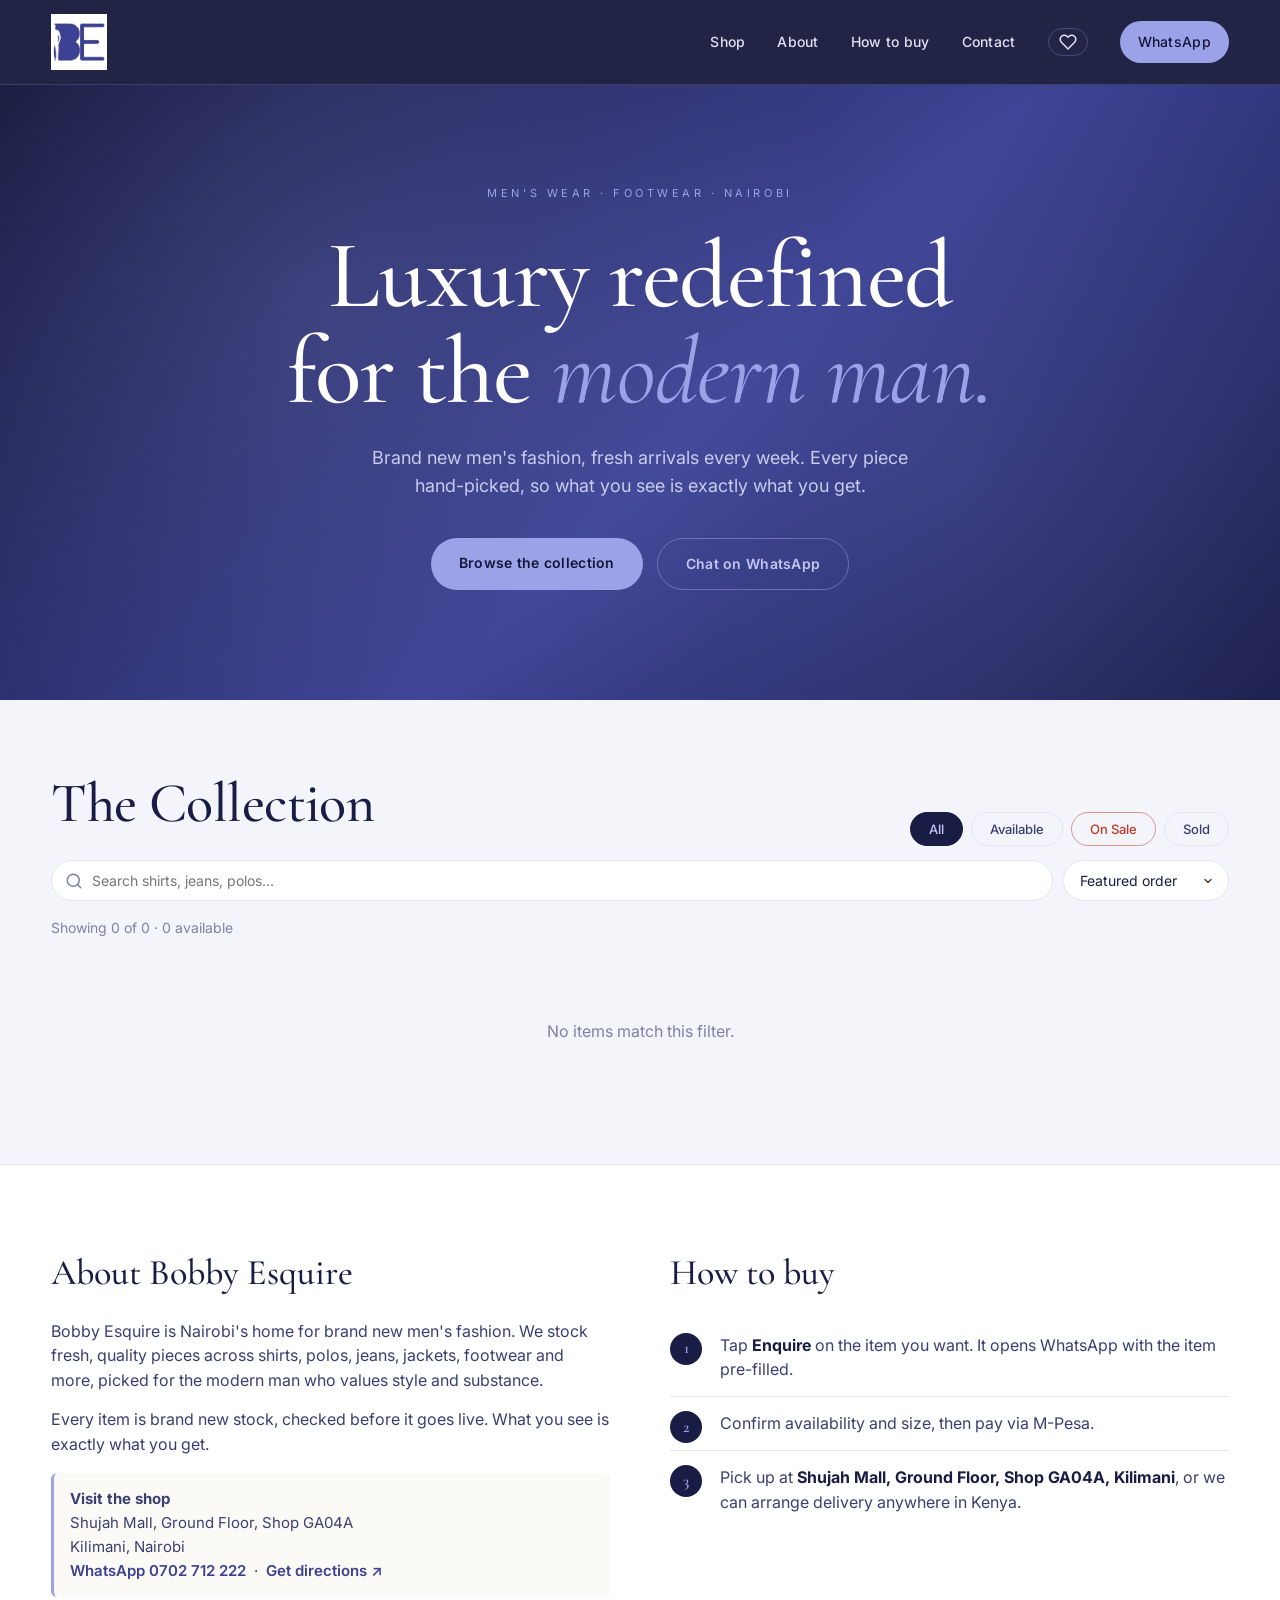
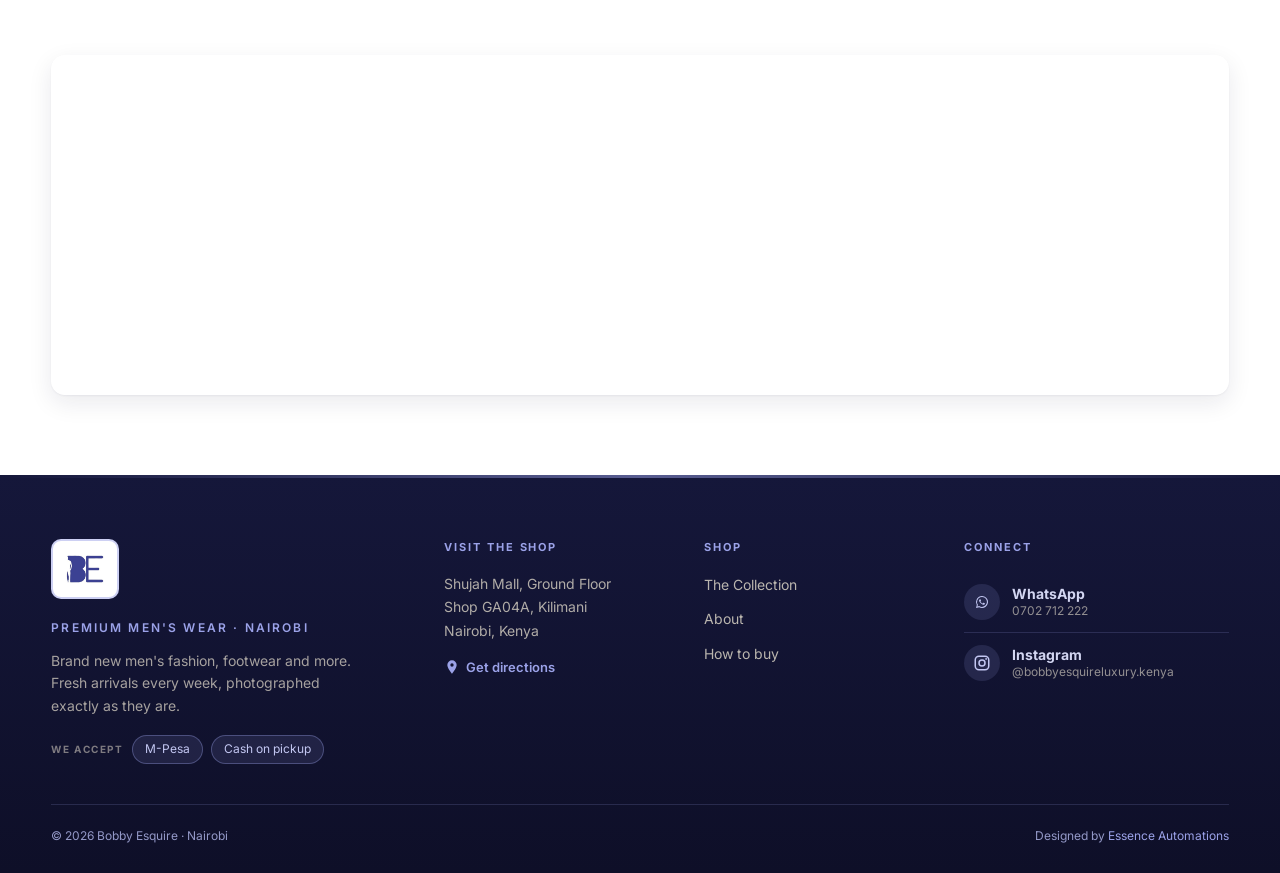
==== index.html @ e6adbf6d "About: move shop map to a full-width block below the grid Promote the half-width in-column map to a " ====
<!DOCTYPE html>
<html lang="en">
<head>
<meta charset="UTF-8">
<meta name="viewport" content="width=device-width, initial-scale=1.0">

<title>Bobby Esquire · Premium Menswear, Nairobi</title>
<meta name="description" content="Brand new men's fashion in Nairobi. Shirts, polos, jeans, jackets, shoes and more. Fresh arrivals every week. Visit Bobby Esquire at Shujah Mall, Kilimani.">

<!-- Open Graph / WhatsApp / Social sharing -->
<meta property="og:type" content="website">
<meta property="og:title" content="Bobby Esquire · Premium Menswear, Nairobi">
<meta property="og:description" content="Brand new men's fashion in Nairobi. Fresh arrivals every week. Visit us at Shujah Mall, Kilimani.">
<meta property="og:image" content="https://bobbyesquire.essenceautomations.com/images/og-image.jpg">
<meta property="og:image:secure_url" content="https://bobbyesquire.essenceautomations.com/images/og-image.jpg">
<meta property="og:image:type" content="image/jpeg">
<meta property="og:image:width" content="1200">
<meta property="og:image:height" content="630">
<meta property="og:image:alt" content="Bobby Esquire · Men's Wear">
<meta property="og:url" content="https://bobbyesquire.essenceautomations.com">
<meta property="og:locale" content="en_KE">
<link rel="canonical" href="https://bobbyesquire.essenceautomations.com">
<meta property="og:site_name" content="Bobby Esquire">
<meta name="twitter:card" content="summary_large_image">
<meta name="twitter:title" content="Bobby Esquire · Premium Menswear, Nairobi">
<meta name="twitter:description" content="Brand new men's fashion in Nairobi. Shop shirts, polos, jeans, jackets & footwear at Shujah Mall, Kilimani.">
<meta name="twitter:image" content="https://bobbyesquire.essenceautomations.com/images/og-image.jpg">
<meta name="twitter:image:alt" content="Bobby Esquire · Men's Wear">

<link rel="icon" type="image/jpeg" sizes="192x192" href="images/favicon-192.jpg">
<link rel="apple-touch-icon" sizes="180x180" href="images/logo.jpg">
<meta name="theme-color" content="#2a2e68">
<link rel="preconnect" href="https://fonts.googleapis.com">
<link rel="preconnect" href="https://fonts.gstatic.com" crossorigin>
<link href="https://fonts.googleapis.com/css2?family=Cormorant+Garamond:wght@400;500;600;700&family=Inter:wght@300;400;500;600;700&display=swap" rel="stylesheet">
<link rel="stylesheet" href="styles.css?v=37be">
</head>
<body>

<nav class="nav">
  <div class="nav-inner">
    <a href="#" class="brand" aria-label="Bobby Esquire">
      <img src="images/logo-nav.jpg" alt="Bobby Esquire · Men's Wear" class="brand-logo">
    </a>
    <button class="nav-toggle" id="navToggle" aria-label="Open menu">
      <span></span><span></span><span></span>
    </button>
    <div class="nav-links" id="navLinks">
      <a href="#shop">Shop</a>
      <a href="#about">About</a>
      <a href="#how">How to buy</a>
      <a href="#contact">Contact</a>
      <a href="#" class="nav-wl" id="wishlistBtn" aria-label="View saved items">
        <svg viewBox="0 0 24 24" width="18" height="18" fill="none" stroke="currentColor" stroke-width="2" stroke-linecap="round" stroke-linejoin="round" aria-hidden="true"><path d="M20.84 4.61a5.5 5.5 0 0 0-7.78 0L12 5.67l-1.06-1.06a5.5 5.5 0 0 0-7.78 7.78l1.06 1.06L12 21.23l7.78-7.78 1.06-1.06a5.5 5.5 0 0 0 0-7.78z"/></svg>
        <span class="wl-count"></span>
      </a>
      <a href="https://wa.me/254702712222" class="nav-cta" target="_blank" rel="noopener">WhatsApp</a>
    </div>
  </div>
</nav>

<header class="hero">
  <div class="hero-inner">
    <p class="hero-eyebrow">Men's Wear · Footwear · Nairobi</p>
    <h1 class="hero-title">Luxury redefined<br>for the <em>modern man.</em></h1>
    <p class="hero-sub">Brand new men's fashion, fresh arrivals every week. Every piece hand-picked, so what you see is exactly what you get.</p>
    <div class="hero-cta">
      <a href="#shop" class="btn btn-primary">Browse the collection</a>
      <a href="https://wa.me/254702712222" class="btn btn-ghost" target="_blank" rel="noopener">Chat on WhatsApp</a>
    </div>
  </div>
</header>

<section class="filters" id="shop">
  <div class="container">
    <div class="filters-bar">
      <h2 class="section-title fade-up">The Collection</h2>
      <div class="filter-pills" id="availPills">
        <button class="pill active" data-avail="all">All</button>
        <button class="pill" data-avail="available">Available</button>
        <button class="pill pill-sale" data-avail="sale">On Sale</button>
        <button class="pill" data-avail="sold">Sold</button>
      </div>
    </div>
    <div class="search-sort-row">
      <div class="search-wrap">
        <svg class="search-icon" viewBox="0 0 24 24" width="18" height="18" fill="none" stroke="currentColor" stroke-width="2" stroke-linecap="round" stroke-linejoin="round" aria-hidden="true"><circle cx="11" cy="11" r="8"/><line x1="21" y1="21" x2="16.65" y2="16.65"/></svg>
        <input id="searchInput" type="search" placeholder="Search shirts, jeans, polos…" autocomplete="off">
        <button id="searchClear" class="search-clear" aria-label="Clear search">×</button>
      </div>
      <select id="sortSelect" class="sort-select" aria-label="Sort items">
        <option value="default">Featured order</option>
        <option value="newest">Newest first</option>
        <option value="priceAsc">Price: low to high</option>
        <option value="priceDesc">Price: high to low</option>
      </select>
    </div>
    <div class="filter-pills filter-pills--branches" id="branchPills" style="margin-top:8px;display:none;"></div>
    <div class="filter-drops" style="margin-top:8px;">
      <div class="filter-drop" id="catPills"></div>
      <div class="filter-drop" id="sizePills"></div>
    </div>
    <p class="filter-meta" id="filterMeta"></p>
  </div>
</section>

<main class="gallery container" id="gallery">
  <!-- Items injected here -->
</main>

<section class="info" id="about">
  <div class="container info-grid">
    <div class="fade-up">
      <h2>About Bobby Esquire</h2>
      <p>Bobby Esquire is Nairobi's home for brand new men's fashion. We stock fresh, quality pieces across shirts, polos, jeans, jackets, footwear and more, picked for the modern man who values style and substance.</p>
      <p>Every item is brand new stock, checked before it goes live. What you see is exactly what you get.</p>
      <p class="shop-card">
        <strong>Visit the shop</strong><br>
        Shujah Mall, Ground Floor, Shop GA04A<br>
        Kilimani, Nairobi<br>
        <a href="https://wa.me/254702712222" target="_blank" rel="noopener">WhatsApp 0702 712 222</a>
        &nbsp;·&nbsp;
        <a href="https://maps.google.com/?q=Shujah+Mall+Kilimani+Nairobi" target="_blank" rel="noopener">Get directions ↗</a>
      </p>
    </div>
    <div id="how" class="fade-up">
      <h2>How to buy</h2>
      <ol class="steps">
        <li>Tap <strong>Enquire</strong> on the item you want. It opens WhatsApp with the item pre-filled.</li>
        <li>Confirm availability and size, then pay via M-Pesa.</li>
        <li>Pick up at <strong>Shujah Mall, Ground Floor, Shop GA04A, Kilimani</strong>, or we can arrange delivery anywhere in Kenya.</li>
      </ol>
    </div>
  </div>

  <!-- Wide map -->
  <div class="container map-wrap fade-up">
    <iframe
      src="https://maps.google.com/maps?q=Shujah+Mall+Kilimani+Nairobi&t=&z=16&ie=UTF8&iwloc=&output=embed"
      width="100%" height="340"
      style="border:0;"
      allowfullscreen loading="lazy"
      referrerpolicy="no-referrer-when-downgrade"
      title="Bobby Esquire · Shujah Mall, Kilimani"></iframe>
  </div>
</section>

<footer class="footer" id="contact">
  <div class="container footer-grid">

    <div class="footer-col footer-brand fade-up">
      <div class="footer-logo-plate"><img src="images/logo-nav.jpg" alt="Bobby Esquire"></div>
      <p class="footer-tagline">Premium Men's Wear · Nairobi</p>
      <p class="footer-blurb">Brand new men's fashion, footwear and more. Fresh arrivals every week, photographed exactly as they are.</p>
      <div class="footer-pay">
        <span class="footer-pay-label">We accept</span>
        <span class="pay-pill">M-Pesa</span>
        <span class="pay-pill">Cash on pickup</span>
      </div>
    </div>

    <div class="footer-col fade-up">
      <h4 class="footer-h">Visit the shop</h4>
      <address class="footer-address">Shujah Mall, Ground Floor<br>Shop GA04A, Kilimani<br>Nairobi, Kenya</address>
      <a class="footer-directions" href="https://www.google.com/maps/search/?api=1&query=Shujah%20Mall%2C%20Kilimani%2C%20Nairobi" target="_blank" rel="noopener">
        <svg viewBox="0 0 24 24" fill="currentColor" aria-hidden="true"><path d="M12 2a7 7 0 0 0-7 7c0 5 7 13 7 13s7-8 7-13a7 7 0 0 0-7-7Zm0 9.5A2.5 2.5 0 1 1 12 6.5a2.5 2.5 0 0 1 0 5Z"/></svg>
        Get directions
      </a>
    </div>

    <div class="footer-col fade-up">
      <h4 class="footer-h">Shop</h4>
      <ul class="footer-nav">
        <li><a href="#shop">The Collection</a></li>
        <li><a href="#about">About</a></li>
        <li><a href="#how">How to buy</a></li>
      </ul>
    </div>

    <div class="footer-col fade-up">
      <h4 class="footer-h">Connect</h4>
      <div class="footer-socials">
        <a class="social-card" href="https://wa.me/254702712222" target="_blank" rel="noopener">
          <span class="social-ic"><svg viewBox="0 0 24 24" fill="currentColor" aria-hidden="true"><path d="M17.6 6.32A7.85 7.85 0 0 0 12 4a7.94 7.94 0 0 0-6.9 11.9L4 20l4.2-1.1A7.9 7.9 0 0 0 12 19.88a7.94 7.94 0 0 0 5.6-13.56ZM12 18.54a6.6 6.6 0 0 1-3.36-.92l-.24-.14-2.49.65.66-2.43-.16-.25A6.6 6.6 0 1 1 12 18.54Zm3.62-4.94c-.2-.1-1.17-.58-1.35-.64s-.31-.1-.44.1-.5.64-.62.77-.23.15-.43.05a5.4 5.4 0 0 1-1.6-1 6 6 0 0 1-1.1-1.37c-.11-.2 0-.3.09-.4s.2-.24.3-.36a1.36 1.36 0 0 0 .2-.33.37.37 0 0 0 0-.35c0-.1-.44-1.06-.6-1.45s-.32-.33-.44-.33h-.38a.72.72 0 0 0-.52.24 2.18 2.18 0 0 0-.68 1.62 3.8 3.8 0 0 0 .8 2 8.7 8.7 0 0 0 3.33 2.94c.47.2.83.32 1.11.42a2.67 2.67 0 0 0 1.23.07 2 2 0 0 0 1.31-.92 1.62 1.62 0 0 0 .11-.92c-.05-.09-.18-.14-.38-.24Z"/></svg></span>
          <span class="social-txt"><strong>WhatsApp</strong><span>0702 712 222</span></span>
        </a>
        <a class="social-card" href="https://www.instagram.com/bobbyesquireluxury.kenya/" target="_blank" rel="noopener">
          <span class="social-ic"><svg viewBox="0 0 24 24" fill="none" stroke="currentColor" stroke-width="2"><rect x="3" y="3" width="18" height="18" rx="5"/><circle cx="12" cy="12" r="4"/><circle cx="17.5" cy="6.5" r="1.2" fill="currentColor" stroke="none"/></svg></span>
          <span class="social-txt"><strong>Instagram</strong><span>@bobbyesquireluxury.kenya</span></span>
        </a>
      </div>
    </div>

  </div>

  <div class="container footer-bottom">
    <p>© <span id="year"></span> Bobby Esquire · Nairobi</p>
    <p>Designed by <a href="https://essenceautomations.com/shop-manager/" target="_blank" rel="noopener" class="footer-credit">Essence Automations</a></p>
  </div>
</footer>

<!-- Lightbox -->
<div class="lightbox" id="lightbox" aria-hidden="true">
  <button class="lightbox-close" id="lightboxClose" aria-label="Close">&times;</button>
  <button class="lightbox-arrow prev" data-lightbox-arrow="prev" aria-label="Previous image">‹</button>
  <button class="lightbox-arrow next" data-lightbox-arrow="next" aria-label="Next image">›</button>
  <img class="lightbox-img" id="lightboxImg" alt="">
  <div class="lightbox-caption" id="lightboxCaption"></div>
</div>

<!-- Wishlist drawer -->
<div id="wishlistModal" class="modal" role="dialog" aria-modal="true" aria-label="Saved items">
  <div class="modal-card modal-card--wide">
    <div class="modal-head">
      <h3>Saved items</h3>
      <button id="wishlistClose" class="modal-close" aria-label="Close">&times;</button>
    </div>
    <div id="wishlistBody" class="wl-body"></div>
    <div class="wl-footer">
      <a id="wishlistEnquireAll" class="btn-card primary" href="#">
        <svg class="wa-icon" viewBox="0 0 24 24" width="16" height="16" fill="currentColor" aria-hidden="true"><path d="M17.472 14.382c-.297-.149-1.758-.867-2.03-.967-.273-.099-.471-.148-.67.15-.197.297-.767.966-.94 1.164-.173.199-.347.223-.644.075-.297-.15-1.255-.463-2.39-1.475-.883-.788-1.48-1.761-1.653-2.059-.173-.297-.018-.458.13-.606.134-.133.298-.347.446-.52.149-.174.198-.298.298-.497.099-.198.05-.371-.025-.52-.075-.149-.669-1.612-.916-2.207-.242-.579-.487-.5-.669-.51-.173-.008-.371-.01-.57-.01-.198 0-.52.074-.792.372-.272.297-1.04 1.016-1.04 2.479 0 1.462 1.065 2.875 1.213 3.074.149.198 2.096 3.2 5.077 4.487.71.306 1.263.489 1.694.625.712.227 1.36.195 1.871.118.571-.085 1.758-.719 2.006-1.413.248-.694.248-1.289.173-1.413-.074-.124-.272-.198-.57-.347m-5.421 7.403h-.004a9.87 9.87 0 0 1-5.031-1.378l-.361-.214-3.741.982.998-3.648-.235-.374a9.86 9.86 0 0 1-1.51-5.26c.001-5.45 4.436-9.884 9.888-9.884 2.64 0 5.122 1.03 6.988 2.898a9.825 9.825 0 0 1 2.893 6.994c-.003 5.45-4.437 9.884-9.885 9.884m8.413-18.297A11.815 11.815 0 0 0 12.05 0C5.495 0 .16 5.335.157 11.892c0 2.096.547 4.142 1.588 5.945L.057 24l6.305-1.654a11.882 11.882 0 0 0 5.683 1.448h.005c6.554 0 11.89-5.335 11.893-11.893a11.821 11.821 0 0 0-3.48-8.413"/></svg>
        Enquire about all
      </a>
    </div>
  </div>
</div>

<!-- Size guide modal -->
<div id="sizeGuideModal" class="modal" role="dialog" aria-modal="true" aria-label="Size guide">
  <div class="modal-card modal-card--wide">
    <div class="modal-head">
      <h3>Size guide</h3>
      <button id="sizeGuideClose" class="modal-close" aria-label="Close">&times;</button>
    </div>
    <p class="size-guide-intro">Measurements in centimetres. If you're between sizes, size up for a relaxed fit or down for a slim fit. WhatsApp us before you order if you need help.</p>
    <div class="size-guide-section">
      <h4>Shirts, Polos, Tshirts</h4>
      <div class="sg-table-wrap">
        <table class="sg-table">
          <thead><tr><th>Size</th><th>Chest (cm)</th><th>Length (cm)</th><th>UK / US</th></tr></thead>
          <tbody>
            <tr><td>S</td><td>92-96</td><td>69</td><td>36-38</td></tr>
            <tr><td>M</td><td>96-100</td><td>71</td><td>38-40</td></tr>
            <tr><td>L</td><td>100-104</td><td>73</td><td>40-42</td></tr>
            <tr><td>XL</td><td>104-110</td><td>75</td><td>42-44</td></tr>
            <tr><td>XXL</td><td>110-116</td><td>77</td><td>44-46</td></tr>
            <tr><td>3XL</td><td>116-122</td><td>79</td><td>46-48</td></tr>
          </tbody>
        </table>
      </div>
    </div>
    <div class="size-guide-section">
      <h4>Jeans, Chinos, Trousers (waist size in inches)</h4>
      <div class="sg-table-wrap">
        <table class="sg-table">
          <thead><tr><th>Size</th><th>Waist (cm)</th><th>Hip (cm)</th><th>Inseam (cm)</th></tr></thead>
          <tbody>
            <tr><td>28</td><td>71</td><td>89</td><td>78</td></tr>
            <tr><td>30</td><td>76</td><td>94</td><td>79</td></tr>
            <tr><td>32</td><td>81</td><td>99</td><td>81</td></tr>
            <tr><td>34</td><td>86</td><td>104</td><td>82</td></tr>
            <tr><td>36</td><td>91</td><td>109</td><td>83</td></tr>
            <tr><td>38</td><td>97</td><td>114</td><td>84</td></tr>
            <tr><td>40</td><td>102</td><td>119</td><td>84</td></tr>
          </tbody>
        </table>
      </div>
    </div>
    <div class="size-guide-section">
      <h4>Shoes (UK sizing)</h4>
      <div class="sg-table-wrap">
        <table class="sg-table">
          <thead><tr><th>UK</th><th>EU</th><th>US</th><th>cm</th></tr></thead>
          <tbody>
            <tr><td>UK6</td><td>40</td><td>7</td><td>25.0</td></tr>
            <tr><td>UK7</td><td>41</td><td>8</td><td>25.7</td></tr>
            <tr><td>UK8</td><td>42</td><td>9</td><td>26.7</td></tr>
            <tr><td>UK9</td><td>43</td><td>10</td><td>27.3</td></tr>
            <tr><td>UK10</td><td>44</td><td>11</td><td>28.0</td></tr>
            <tr><td>UK11</td><td>45</td><td>12</td><td>29.0</td></tr>
            <tr><td>UK12</td><td>46</td><td>13</td><td>29.7</td></tr>
          </tbody>
        </table>
      </div>
    </div>
    <p class="size-guide-tip">Tip: measure a shirt or pair of jeans you already love. Lay it flat, measure across the chest or waist, and double the number to get the body measurement.</p>
  </div>
</div>

<script src="main.js?v=20260606beindigo"></script>
</body>
</html>
---- styles.css ----
/* Bobby Esquire — deep royal indigo & periwinkle (matches Logo.jpg, #3C4193) */
:root {
  --bg: #f4f5fb;          /* cool whisper-blue white — clean backdrop for the indigo mark */
  --bg-card: #ffffff;
  --ink: #191d45;         /* deep indigo navy — primary dark */
  --ink-soft: #3a3f73;    /* mid indigo */
  --ink-faint: #7d82a6;   /* muted blue-grey */
  --gold: #9ba2e8;        /* light periwinkle — accent + CTA fill (tint of brand indigo) */
  --gold-deep: #3c4193;   /* THE logo indigo — strongest brand accent */
  --gold-light: #c3c7f2;  /* lightest periwinkle */
  --line: #e3e5f4;        /* cool divider */
  --surface: #ebedf9;     /* cool light surface */
  --choco: #2a2e68;       /* rich indigo (hero mid / admin nav pill) */
  --choco-deep: #15173a;  /* deepest indigo navy */
  --shadow: 0 1px 2px rgba(21,23,58,0.05), 0 8px 24px rgba(21,23,58,0.09);
  --shadow-lg: 0 20px 60px rgba(21,23,58,0.16);
  --radius: 14px;
  --radius-sm: 8px;
  --serif: 'Cormorant Garamond', Georgia, serif;
  --sans: 'Inter', system-ui, -apple-system, sans-serif;
}

* { box-sizing: border-box; margin: 0; padding: 0; }
html { scroll-behavior: smooth; }
body { font-family: var(--sans); color: var(--ink); background: var(--bg); line-height: 1.55; -webkit-font-smoothing: antialiased; }

/* ===== Themed scrollbar — periwinkle pill on the cool-white page ===== */
html { scrollbar-width: thin; scrollbar-color: var(--gold) var(--bg); } /* Firefox */
::-webkit-scrollbar { width: 14px; height: 14px; }
::-webkit-scrollbar-track { background: var(--bg); }
::-webkit-scrollbar-thumb {
  background: linear-gradient(180deg, var(--gold-light), var(--gold) 45%, var(--gold-deep));
  border-radius: 999px;
  border: 3px solid var(--bg); /* matches page bg so the pill looks inset/floating */
}
::-webkit-scrollbar-thumb:hover { background: linear-gradient(180deg, var(--gold), var(--gold-deep) 60%, var(--ink-soft)); }
::-webkit-scrollbar-corner { background: var(--bg); }
a { color: inherit; text-decoration: none; }
img { max-width: 100%; display: block; }
.container { width: min(1200px, 92%); margin: 0 auto; }

/* ===== FADE-IN-UP ANIMATIONS =====
   Subtle reveal motion. .fade-up sits at translateY(20px) + opacity 0 until
   the element either (a) is observed in view by main.js or (b) auto-fires
   on page load for elements above the fold (hero stagger). Disabled
   entirely when the user prefers reduced motion. */
@keyframes fadeUp {
  from { opacity: 0; transform: translateY(36px); }
  to   { opacity: 1; transform: translateY(0); }
}
@media (prefers-reduced-motion: no-preference) {
  .fade-up { opacity: 0; transform: translateY(36px); transition: opacity 0.75s cubic-bezier(0.22,0.61,0.36,1), transform 0.75s cubic-bezier(0.22,0.61,0.36,1); }
  .fade-up.in-view { opacity: 1; transform: translateY(0); }
  /* Hero stagger — auto-fires on load, no JS needed */
  .hero-eyebrow { animation: fadeUp 0.7s 0.05s cubic-bezier(0.22,0.61,0.36,1) both; }
  .hero-title   { animation: fadeUp 0.8s 0.20s cubic-bezier(0.22,0.61,0.36,1) both; }
  .hero-sub     { animation: fadeUp 0.7s 0.38s cubic-bezier(0.22,0.61,0.36,1) both; }
  .hero-cta     { animation: fadeUp 0.7s 0.52s cubic-bezier(0.22,0.61,0.36,1) both; }
  /* Card stagger — paused until each card scrolls into view, so cards below
     the fold on initial load animate when the user scrolls to them, not
     before. On filter/page change, the IO fires immediately because the
     gallery is already on-screen. */
  .gallery .card {
    animation: fadeUp 0.65s cubic-bezier(0.22,0.61,0.36,1) both;
    animation-play-state: paused;
  }
  .gallery .card.in-view { animation-play-state: running; }
  .gallery .card:nth-child(2)  { animation-delay: 0.06s; }
  .gallery .card:nth-child(3)  { animation-delay: 0.12s; }
  .gallery .card:nth-child(4)  { animation-delay: 0.18s; }
  .gallery .card:nth-child(5)  { animation-delay: 0.24s; }
  .gallery .card:nth-child(6)  { animation-delay: 0.30s; }
  .gallery .card:nth-child(7)  { animation-delay: 0.36s; }
  .gallery .card:nth-child(8)  { animation-delay: 0.42s; }
  .gallery .card:nth-child(9)  { animation-delay: 0.48s; }
  .gallery .card:nth-child(n+10) { animation-delay: 0.54s; }
}

/* ===== NAV ===== */
.nav {
  position: sticky; top: 0;
  background: rgba(21,23,58,0.94);
  backdrop-filter: blur(12px);
  -webkit-backdrop-filter: blur(12px);
  border-bottom: 1px solid rgba(155,162,232,0.22);
  z-index: 200;
}
.nav-inner {
  display: flex; align-items: center; justify-content: space-between;
  width: min(1200px, 92%); margin: 0 auto; padding: 14px 0;
}
.brand { display: flex; align-items: center; gap: 12px; color: #fff; }
.brand-logo { height: 56px; width: auto; max-width: 320px; display: block; object-fit: contain; }
.footer-brand .brand-logo { height: 80px; max-width: 380px; }
.nav-links { display: flex; gap: 32px; align-items: center; }
.nav-links a { color: #dfe1f5; font-size: 14px; font-weight: 500; letter-spacing: 0.02em; transition: color 0.2s; }
.nav-links a:hover { color: var(--gold); }
.nav-cta { background: var(--gold); color: var(--choco-deep) !important; padding: 10px 18px; border-radius: 999px; font-weight: 600; }
.nav-cta:hover { background: var(--gold-light); color: var(--choco-deep) !important; }

.nav-toggle { display: none; background: none; border: none; cursor: pointer; width: 36px; height: 36px; flex-direction: column; justify-content: center; gap: 5px; z-index: 220; }
.nav-toggle span { display: block; height: 2px; width: 24px; background: var(--gold-light); transition: 0.3s; }

@media (max-width: 760px) {
  .nav-toggle { display: flex; }
  .nav-links {
    position: fixed; top: 0; left: 0; width: 100vw; height: 100vh;
    background: var(--choco-deep); flex-direction: column; justify-content: center; align-items: center; gap: 32px;
    transform: translateY(-100vh); transition: transform 0.32s ease; z-index: 210; visibility: hidden;
  }
  .nav-links.open { transform: translateY(0); visibility: visible; }
  .nav-links a { font-size: 22px; font-weight: 500; }
  /* Hamburger → X transform when menu open */
  .nav-toggle.open span:nth-child(1) { transform: translateY(7px) rotate(45deg); }
  .nav-toggle.open span:nth-child(2) { opacity: 0; }
  .nav-toggle.open span:nth-child(3) { transform: translateY(-7px) rotate(-45deg); }
}

/* ===== HERO ===== */
.hero {
  background: linear-gradient(135deg, #15173a 0%, #3c4193 55%, #1b1e4a 100%);
  color: #fff; text-align: center; padding: 100px 20px 110px; position: relative; overflow: hidden;
}
.hero::before {
  content: ""; position: absolute; inset: 0;
  background:
    radial-gradient(circle at 25% 35%, rgba(155,162,232,0.18), transparent 50%),
    radial-gradient(circle at 75% 65%, rgba(155,162,232,0.10), transparent 50%);
  pointer-events: none;
}
.hero-inner { position: relative; max-width: 820px; margin: 0 auto; }
.hero-eyebrow { font-size: 11px; letter-spacing: 0.32em; text-transform: uppercase; color: var(--gold); margin-bottom: 26px; }
.hero-title { font-family: var(--serif); font-size: clamp(52px, 9vw, 96px); font-weight: 500; line-height: 1; letter-spacing: -0.01em; margin-bottom: 24px; }
.hero-title em { color: var(--gold); font-style: italic; font-weight: 400; }
.hero-sub { font-size: 18px; color: #c9ccec; max-width: 560px; margin: 0 auto 38px; }
.hero-cta { display: flex; justify-content: center; gap: 14px; flex-wrap: wrap; }

.btn { display: inline-block; padding: 14px 28px; border-radius: 999px; font-weight: 600; font-size: 14px; letter-spacing: 0.02em; transition: all 0.2s; cursor: pointer; border: none; font-family: inherit; }
.btn-primary { background: var(--gold); color: var(--choco-deep); }
.btn-primary:hover { background: var(--gold-light); transform: translateY(-1px); }
.btn-ghost { background: transparent; color: var(--gold-light); border: 1px solid rgba(155,162,232,0.5); }
.btn-ghost:hover { background: rgba(155,162,232,0.12); border-color: var(--gold); }

/* ===== FILTERS ===== */
.filters { background: var(--bg); padding: 60px 0 24px; }
.filters-bar { display: flex; justify-content: space-between; align-items: end; gap: 24px; flex-wrap: wrap; margin-bottom: 8px; }
.section-title { font-family: var(--serif); font-size: clamp(36px, 5vw, 56px); font-weight: 500; letter-spacing: -0.01em; color: var(--ink); }
.filter-pills { display: flex; gap: 8px; flex-wrap: wrap; }
.pill { background: transparent; border: 1px solid var(--line); padding: 8px 18px; border-radius: 999px; font-size: 13px; font-weight: 500; cursor: pointer; transition: 0.2s; color: var(--ink-soft); font-family: inherit; }
.pill:hover { border-color: var(--gold); color: var(--ink); }
.pill.active { background: var(--ink); border-color: var(--ink); color: var(--gold-light); }
.filter-pills--cats { flex-wrap: wrap; }
.filter-pills--sizes { flex-wrap: wrap; }
.pill--size { padding: 5px 12px !important; font-size: 13px !important; }
.filter-meta { color: var(--ink-faint); font-size: 14px; margin-top: 8px; }

/* Search + sort row */
.search-sort-row { display: flex; gap: 10px; margin-top: 14px; flex-wrap: wrap; }
.search-wrap { flex: 1 1 280px; position: relative; }
.search-wrap input {
  width: 100%; padding: 11px 38px 11px 40px;
  border: 1px solid var(--line); border-radius: 999px;
  font-family: inherit; font-size: 14px; background: #fff; color: var(--ink);
  transition: border-color 0.15s;
}
.search-wrap input:focus { outline: none; border-color: var(--gold); }
.search-icon { position: absolute; left: 14px; top: 50%; transform: translateY(-50%); color: var(--ink-faint); pointer-events: none; }
.search-clear {
  position: absolute; right: 6px; top: 50%; transform: translateY(-50%);
  width: 26px; height: 26px; border-radius: 50%; border: none;
  background: var(--line); color: var(--ink-soft); cursor: pointer; font-size: 18px; line-height: 1;
  display: flex; align-items: center; justify-content: center;
}
.search-clear:hover { background: var(--ink); color: var(--gold-light); }
.search-wrap input:placeholder-shown + .search-clear { display: none; }
.sort-select {
  padding: 10px 36px 10px 16px;
  border: 1px solid var(--line); border-radius: 999px;
  background: #fff; color: var(--ink); font-family: inherit; font-size: 14px;
  cursor: pointer; appearance: none;
  background-image: url("data:image/svg+xml;utf8,<svg xmlns='http://www.w3.org/2000/svg' width='12' height='12' viewBox='0 0 24 24' fill='none' stroke='%234a3528' stroke-width='2.5' stroke-linecap='round' stroke-linejoin='round'><polyline points='6 9 12 15 18 9'/></svg>");
  background-repeat: no-repeat; background-position: right 14px center;
}
.sort-select:focus { outline: none; border-color: var(--gold); }

/* Category + size filter dropdowns (compact, replaces long pill rows) */
.filter-drops { display: flex; gap: 10px; flex-wrap: wrap; }
.filter-drop { flex: 0 1 auto; min-width: 0; }
.filter-select { width: 100%; max-width: 100%; }
@media (max-width: 600px) { .filter-drop { flex: 1 1 calc(50% - 5px); } }

/* Custom filter dropdown — page-controlled so the open list shows a scroll cue
   (a native <select> popup is OS-drawn and gives no hint that more sits below). */
.cdrop { position: relative; }
.cdrop-trigger {
  width: 100%; max-width: 100%; text-align: left;
  display: flex; align-items: center;
}
.cdrop-current { overflow: hidden; text-overflow: ellipsis; white-space: nowrap; }
.cdrop.open .cdrop-trigger { border-color: var(--gold); }
/* Active (non-"All") filter — accent tint so a set filter reads as deliberate,
   not a default. */
.cdrop--active .cdrop-trigger {
  background-color: rgba(155, 162, 232, 0.14);
  border-color: var(--gold);
  color: var(--ink); font-weight: 600;
}
.cdrop-panel {
  position: absolute; top: calc(100% + 6px); left: 0; right: 0; z-index: 60;
  background: #fff; border: 1px solid var(--line); border-radius: 14px;
  box-shadow: 0 12px 30px rgba(21, 23, 58, 0.16);
  overflow: hidden;
}
.cdrop-panel[hidden] { display: none; }
.cdrop-scroll {
  max-height: 280px; overflow-y: auto; padding: 6px;
  scrollbar-width: thin; scrollbar-color: var(--gold) var(--surface);
}
.cdrop-scroll::-webkit-scrollbar { width: 9px; }
.cdrop-scroll::-webkit-scrollbar-track { background: var(--surface); border-radius: 4px; }
.cdrop-scroll::-webkit-scrollbar-thumb { background: var(--gold); border-radius: 4px; }
.cdrop-scroll::-webkit-scrollbar-thumb:hover { background: var(--gold-deep); }
.cdrop-group {
  font-size: 10.5px; font-weight: 700; letter-spacing: 0.12em; text-transform: uppercase;
  color: var(--ink-faint); padding: 8px 12px 4px;
}
.cdrop-opt {
  display: block; width: 100%; text-align: left;
  padding: 11px 14px; border: none; background: none; cursor: pointer;
  font-family: inherit; font-size: 14px; color: var(--ink); border-radius: 9px;
}
.cdrop-opt:hover { background: var(--surface); }
.cdrop-opt.selected { background: var(--ink); color: var(--gold-light); font-weight: 600; }
/* "more below" cue — fade + chevron pinned to the panel's bottom edge, shown
   only while the list can still scroll down. */
.cdrop-morehint {
  position: absolute; left: 1px; right: 1px; bottom: 0; height: 38px;
  pointer-events: none; opacity: 0; transition: opacity 0.18s ease;
  background: linear-gradient(to bottom, rgba(255,255,255,0), #fff 78%);
  border-radius: 0 0 14px 14px;
}
.cdrop-morehint.show { opacity: 1; }
.cdrop-morehint::after {
  content: ''; position: absolute; left: 50%; bottom: 7px;
  width: 11px; height: 11px; margin-left: -5.5px;
  border-right: 2.5px solid var(--gold-deep); border-bottom: 2.5px solid var(--gold-deep);
  transform: rotate(45deg);
  animation: cdropBob 1.3s ease-in-out infinite;
}
@keyframes cdropBob { 0%, 100% { transform: translateY(0) rotate(45deg); } 50% { transform: translateY(3px) rotate(45deg); } }
@media (prefers-reduced-motion: reduce) { .cdrop-morehint::after { animation: none; } }

/* NEW / Stock urgency / Heart badges */
.badge-new {
  position: absolute; top: 14px; left: 14px;
  background: var(--gold); color: var(--choco-deep);
  font-size: 10px; letter-spacing: 0.2em; padding: 4px 9px; border-radius: 4px;
  font-weight: 800; text-transform: uppercase;
}
.badge-low {
  position: absolute; bottom: 14px; left: 14px;
  background: #fff; color: #b00020;
  font-size: 10px; letter-spacing: 0.08em; padding: 4px 9px; border-radius: 4px;
  font-weight: 700; box-shadow: 0 2px 8px rgba(0,0,0,0.18);
  border: 1px solid #ffd6d6;
}
/* ===== SALE / MARKDOWN ===== */
/* On-Sale filter pill — red accent so it stands out from the gold filter row. */
.pill-sale { border-color: rgba(192,57,43,0.5); color: #c0392b; }
.pill-sale:hover { border-color: #c0392b; color: #fff; background: rgba(192,57,43,0.9); }
.pill-sale.active { background: #c0392b; border-color: #c0392b; color: #fff; }
/* SALE ribbon — red, top-left (matches the NEW badge corner; NEW is suppressed while on sale so they never stack). */
.badge-sale {
  position: absolute; top: 14px; left: 14px;
  background: #c0392b; color: #fff;
  font-size: 10px; letter-spacing: 0.2em; padding: 4px 10px; border-radius: 4px;
  font-weight: 800; text-transform: uppercase;
  box-shadow: 0 4px 14px rgba(192,57,43,0.45);
}
/* Card sale pricing: original struck-through, sale price in red, a -X% pill. */
.card-price-was {
  font-family: var(--serif); font-size: 17px; font-weight: 500;
  color: var(--ink-faint); text-decoration: line-through;
  text-decoration-color: rgba(138,116,96,0.7); margin-right: 8px;
}
.card-price-sale { color: #c0392b; }
.price-off {
  font-family: var(--sans); font-size: 11px; font-weight: 700; letter-spacing: 0.04em;
  color: #fff; background: #c0392b; border-radius: 999px; padding: 3px 8px;
  align-self: center; margin-left: 8px;
}
/* Admin bulk-sale modal: discount-mode toggle active state. */
.sale-mode-btn.active { background: var(--ink); color: var(--gold-light); border-color: var(--ink); }
/* Heart pill — heart icon + fake-social-proof counter (deterministic base
   per item id, +1 when visitor wishlists). Sits bottom-right of card image. */
.heart-btn {
  position: absolute; bottom: 12px; right: 12px;
  display: inline-flex; align-items: center; gap: 6px;
  padding: 6px 10px 6px 9px;
  background: rgba(255,255,255,0.92);
  border: none;
  border-radius: 999px;
  cursor: pointer;
  color: var(--ink-soft);
  font-family: inherit;
  font-size: 12px;
  font-weight: 600;
  line-height: 1;
  transition: background 0.18s, color 0.18s, transform 0.18s;
  box-shadow: 0 2px 8px rgba(0,0,0,0.12);
  backdrop-filter: blur(6px);
  -webkit-backdrop-filter: blur(6px);
}
.heart-btn:hover { color: #e63946; transform: translateY(-1px); }
.heart-btn .heart-count { font-variant-numeric: tabular-nums; }
.heart-btn.saved { color: #fff; background: rgba(230,57,70,0.92); }
.heart-btn.saved:hover { background: rgba(200,40,55,0.95); color: #fff; }
.heart-btn.saved svg { fill: #fff; }

/* Size guide link on cards */
.size-guide-link {
  font-size: 11.5px; color: var(--ink-faint); text-decoration: underline; cursor: pointer;
  letter-spacing: 0.02em;
}
.size-guide-link:hover { color: var(--gold-deep); }

/* Nav wishlist button */
.nav-wl {
  display: inline-flex; align-items: center; gap: 6px;
  color: var(--gold-light); padding: 4px 10px; border-radius: 999px;
  border: 1px solid rgba(155,162,232,0.3); position: relative;
}
.nav-wl:hover { background: rgba(155,162,232,0.1); border-color: var(--gold); }
.nav-wl.has-items { color: #ffb8c0; border-color: rgba(255,184,192,0.4); }
.nav-wl .wl-count { font-size: 12px; font-weight: 700; min-width: 16px; text-align: center; }
.nav-wl .wl-count:empty { display: none; }

/* Modal head + close */
.modal-card { position: relative; }
.modal-card--wide { max-width: 640px; }
.modal-head { display: flex; justify-content: space-between; align-items: center; margin-bottom: 12px; }
.modal-close {
  background: none; border: none; cursor: pointer;
  font-size: 28px; line-height: 1; color: var(--ink-faint);
  width: 32px; height: 32px; border-radius: 50%; display: flex;
  align-items: center; justify-content: center; transition: 0.15s;
}
.modal-close:hover { background: var(--surface); color: var(--ink); }

/* Wishlist rows */
.wl-body { max-height: 60vh; overflow-y: auto; }
.wl-row {
  display: flex; gap: 12px; align-items: center;
  padding: 10px 0; border-bottom: 1px solid var(--line);
}
.wl-row:last-child { border-bottom: none; }
.wl-row img { width: 56px; height: 56px; object-fit: cover; border-radius: 6px; flex-shrink: 0; }
.wl-row-body { flex: 1; min-width: 0; }
.wl-row-name { font-family: var(--serif); font-size: 16px; font-weight: 600; }
.wl-row-meta { font-size: 12px; color: var(--ink-faint); margin-top: 2px; }
.wl-remove {
  background: none; border: none; color: var(--ink-faint); font-size: 22px;
  cursor: pointer; padding: 4px 8px; line-height: 1; border-radius: 50%;
}
.wl-remove:hover { background: var(--surface); color: #b00020; }
.wl-footer { margin-top: 14px; display: flex; justify-content: flex-end; }
.wl-footer .btn-card { padding: 12px 22px; min-width: 200px; display: inline-flex; align-items: center; justify-content: center; gap: 8px; }

/* Size guide content */
.size-guide-intro { font-size: 13.5px; color: var(--ink-soft); margin-bottom: 14px; line-height: 1.6; }
.size-guide-section { margin-bottom: 16px; }
.size-guide-section h4 { font-family: var(--serif); font-size: 16px; font-weight: 600; margin-bottom: 8px; color: var(--ink); }
.sg-table-wrap { overflow-x: auto; }
.sg-table { width: 100%; border-collapse: collapse; font-size: 13px; }
.sg-table th, .sg-table td { padding: 7px 10px; text-align: left; border-bottom: 1px solid var(--line); }
.sg-table th { background: var(--surface); font-size: 11px; letter-spacing: 0.06em; text-transform: uppercase; color: var(--ink-faint); }
.size-guide-tip { font-size: 12px; color: var(--ink-faint); font-style: italic; margin-top: 12px; padding-top: 12px; border-top: 1px solid var(--line); }

/* Item picker (used by WhatsApp Marketing broadcast — search + tap to add) */
.set-selected-items { display: flex; flex-wrap: wrap; gap: 6px; min-height: 24px; }
.set-chip {
  display: inline-flex; align-items: center; gap: 6px;
  background: #fff; border: 1px solid var(--line); border-radius: 99px;
  padding: 4px 4px 4px 6px; font-size: 13px;
}
.set-chip img { width: 24px; height: 24px; border-radius: 50%; object-fit: cover; }
.set-chip button {
  background: var(--line); color: var(--ink-soft); border: none;
  width: 20px; height: 20px; border-radius: 50%; cursor: pointer;
  font-size: 14px; line-height: 1;
}
.set-chip button:hover { background: #b00020; color: #fff; }
.set-item-picker {
  display: grid; grid-template-columns: repeat(auto-fill, minmax(200px, 1fr));
  gap: 8px; margin-top: 8px;
  max-height: 320px; overflow-y: auto;
  padding: 8px;
  background: #fff; border: 1px solid var(--line); border-radius: 8px;
  scrollbar-width: thin;
  scrollbar-color: var(--gold) var(--surface);
}
.set-item-picker::-webkit-scrollbar { width: 8px; }
.set-item-picker::-webkit-scrollbar-track { background: var(--surface); border-radius: 4px; }
.set-item-picker::-webkit-scrollbar-thumb { background: var(--gold); border-radius: 4px; }
.set-item-picker::-webkit-scrollbar-thumb:hover { background: var(--gold-deep); }
.set-pick {
  display: flex; gap: 8px; align-items: center; padding: 6px;
  background: #fff; border: 1px solid var(--line); border-radius: 6px;
  cursor: pointer; text-align: left; font-family: inherit; transition: 0.15s;
}
.set-pick:hover { background: var(--surface); border-color: var(--gold); }
.set-pick img { width: 36px; height: 36px; border-radius: 4px; object-fit: cover; flex-shrink: 0; }
.set-pick-body { min-width: 0; flex: 1; }
.set-pick-name { font-size: 13px; font-weight: 600; color: var(--ink); line-height: 1.2; }
.set-pick-meta { font-size: 11px; color: var(--ink-faint); margin-top: 2px; }
@media (max-width: 600px) {
  .set-item-picker { max-height: 280px; grid-template-columns: 1fr; }
}

/* Broadcast recipients */
.broadcast-recipients { display: grid; grid-template-columns: 1fr 1fr; gap: 6px; max-height: 280px; overflow-y: auto; padding: 4px; background: #fff; border: 1px solid var(--line); border-radius: 8px; }
.broadcast-recipient {
  display: grid;
  grid-template-columns: 18px 1fr auto;
  grid-template-rows: auto auto;
  gap: 2px 8px;
  padding: 8px 10px; border: 1px solid var(--line); border-radius: 6px;
  cursor: pointer; font-family: inherit; transition: 0.15s; background: #fff;
}
.broadcast-recipient.on { background: var(--surface); border-color: var(--gold); }
.broadcast-recipient input { grid-row: 1 / 3; width: 16px; height: 16px; cursor: pointer; accent-color: var(--gold-deep); }
.broadcast-recipient-name { grid-column: 2; font-size: 13px; font-weight: 600; color: var(--ink); }
.broadcast-recipient-phone { grid-column: 3; font-size: 11px; color: var(--ink-faint); font-family: monospace; align-self: start; }
.broadcast-recipient-meta { grid-column: 2 / -1; font-size: 11px; color: var(--ink-faint); }
@media (max-width: 600px) { .broadcast-recipients { grid-template-columns: 1fr; } }
/* Mobile broadcast stepper — step through buyers one at a time on a phone. */
.broadcast-stepper { background: var(--surface); border: 1px solid var(--gold); border-radius: 10px; padding: 14px 16px; }
.bc-step-head { font-size: 11px; letter-spacing: 0.1em; text-transform: uppercase; color: var(--ink-faint); font-weight: 700; }
.bc-step-name { font-size: 16px; font-weight: 600; color: var(--ink); margin: 4px 0 12px; }
.bc-step-actions { display: flex; flex-wrap: wrap; gap: 8px; }
.bc-step-actions .btn-admin { text-decoration: none; }
.bc-step-hint { font-size: 12px; color: var(--ink-faint); margin-top: 10px; line-height: 1.45; }
.bc-step-done { font-size: 14px; font-weight: 600; color: #1a7a40; display: flex; align-items: center; gap: 12px; flex-wrap: wrap; }

/* Search-gap pills (Insights → searches with no results) */
.search-gap-pill {
  display: inline-block;
  background: #fff4e0;
  border: 1px solid #f0c060;
  color: #a06000;
  padding: 5px 12px;
  border-radius: 99px;
  font-size: 12.5px;
  letter-spacing: 0.02em;
}
.search-gap-pill strong { color: #6e4000; }

/* Modal open state */
.modal { display: none; }
.modal.open { display: flex; }

/* ===== GALLERY ===== */
.gallery { display: grid; grid-template-columns: repeat(auto-fill, minmax(280px, 1fr)); gap: 28px; padding: 16px 0 80px; }
.card { background: var(--bg-card); border-radius: var(--radius); overflow: hidden; box-shadow: var(--shadow); transition: transform 0.25s, box-shadow 0.25s; display: flex; flex-direction: column; }
.card:hover { transform: translateY(-4px); box-shadow: var(--shadow-lg); }

.card-img-wrap { position: relative; aspect-ratio: 1 / 1; overflow: hidden; cursor: zoom-in; background: var(--surface); display: flex; align-items: center; justify-content: center; }
.card-carousel { display: flex; width: 100%; height: 100%; transition: transform 0.32s ease; }
.card-img { width: 100%; height: 100%; object-fit: cover; transition: transform 0.5s; flex: 0 0 100%; }
.card:hover .card-carousel .card-img:not(:hover) { transform: none; }
.card-img-wrap:not(.has-carousel) .card:hover .card-img { transform: scale(1.04); }
.card.sold .card-img { filter: grayscale(0.3) brightness(0.9); }
.carousel-dots { position: absolute; bottom: 10px; left: 50%; transform: translateX(-50%); display: flex; gap: 5px; z-index: 3; }
.carousel-dot { width: 6px; height: 6px; border-radius: 50%; background: rgba(255,255,255,0.55); cursor: pointer; transition: 0.15s; }
.carousel-dot.active { background: #fff; width: 16px; border-radius: 99px; }
.carousel-arrow {
  position: absolute; top: 50%; transform: translateY(-50%); z-index: 3;
  width: 32px; height: 32px; border-radius: 50%; border: none; cursor: pointer;
  background: rgba(255,255,255,0.85); color: var(--ink); font-size: 22px; line-height: 1;
  display: flex; align-items: center; justify-content: center;
  opacity: 0; transition: opacity 0.18s, background 0.15s;
}
.carousel-arrow.prev { left: 8px; }
.carousel-arrow.next { right: 8px; }
.card-img-wrap.has-carousel:hover .carousel-arrow { opacity: 1; }
.carousel-arrow:hover { background: #fff; }
@media (max-width: 760px) {
  .carousel-arrow { opacity: 0.85; width: 28px; height: 28px; font-size: 18px; }
}

/* Lightbox arrows */
.lightbox-arrow {
  position: absolute; top: 50%; transform: translateY(-50%); z-index: 510;
  width: 48px; height: 48px; border-radius: 50%; border: 1px solid rgba(155,162,232,0.4);
  background: rgba(255,255,255,0.06); color: var(--gold-light); font-size: 32px; line-height: 1;
  cursor: pointer; transition: 0.15s;
  display: none; align-items: center; justify-content: center;
}
.lightbox-arrow.prev { left: 24px; }
.lightbox-arrow.next { right: 24px; }
.lightbox.open .lightbox-arrow { display: flex; }
.lightbox-arrow:hover { background: var(--gold); color: var(--ink); }
@media (max-width: 760px) {
  .lightbox-arrow { width: 40px; height: 40px; font-size: 26px; }
  .lightbox-arrow.prev { left: 8px; }
  .lightbox-arrow.next { right: 8px; }
}

/* Admin: additional-images preview */
.extra-imgs-preview { display: flex; flex-wrap: wrap; gap: 8px; margin-top: 8px; }
.extra-img-thumb { position: relative; }
.extra-img-thumb img { width: 80px; height: 80px; object-fit: cover; border-radius: 6px; border: 1px solid var(--line); }
.extra-img-remove {
  position: absolute; top: -6px; right: -6px;
  width: 22px; height: 22px; border-radius: 50%; border: none; cursor: pointer;
  background: #b00020; color: #fff; font-size: 14px; line-height: 1;
  display: flex; align-items: center; justify-content: center;
  box-shadow: 0 1px 4px rgba(0,0,0,0.25);
}
.extra-img-remove:hover { background: #800018; }

.badge-sold { position: absolute; top: 14px; left: 14px; background: var(--choco-deep); color: var(--gold); font-size: 11px; letter-spacing: 0.2em; padding: 6px 12px; border-radius: 4px; font-weight: 700; text-transform: uppercase; border: 1px solid var(--gold); }
.badge-cat { position: absolute; top: 14px; right: 14px; background: rgba(21,23,58,0.78); color: #fff; font-size: 10px; letter-spacing: 0.12em; padding: 4px 10px; border-radius: 4px; font-weight: 600; text-transform: uppercase; }

.size-chips { display: flex; flex-wrap: wrap; gap: 5px; align-items: center; }
.size-chip {
  background: var(--surface); border: 1px solid var(--line); border-radius: 4px;
  font-size: 11px; font-weight: 600; padding: 3px 9px;
  color: var(--ink); letter-spacing: 0.04em;
  font-family: inherit; cursor: default;
}
.size-chip.low { border-color: #e8a010; color: #a06000; background: #fff8e8; }
.size-chips.pickable .size-chip { cursor: pointer; transition: 0.15s; padding: 4px 11px; }
.size-chips.pickable .size-chip:hover { border-color: var(--gold); background: var(--gold-light); color: var(--ink); }
.size-chips.pickable .size-chip.selected { background: var(--ink); color: var(--gold-light); border-color: var(--ink); }
.size-hint {
  font-size: 11px; color: #b00020; letter-spacing: 0.02em;
  font-weight: 600; font-style: italic; margin-left: 6px;
  display: none;  /* hidden until user tries to enquire without a size */
}
.size-chips.prompted .size-hint { display: inline; }
.size-chips.pickable:has(.size-chip.selected) .size-hint { display: none; }
.size-chips.shake { animation: chipShake 0.45s ease; }
@keyframes chipShake {
  0%, 100% { transform: translateX(0); }
  20% { transform: translateX(-5px); }
  40% { transform: translateX(5px); }
  60% { transform: translateX(-3px); }
  80% { transform: translateX(3px); }
}

/* Public-site toast */
.public-toast {
  position: fixed;
  bottom: 24px; left: 50%;
  transform: translateX(-50%) translateY(140%);
  background: var(--choco-deep); color: var(--gold-light);
  padding: 12px 22px; border-radius: 999px;
  font-size: 14px; font-weight: 600;
  box-shadow: 0 10px 30px rgba(0,0,0,0.28);
  z-index: 2000; transition: transform 0.28s ease;
  max-width: calc(100vw - 32px); text-align: center;
}
.public-toast.show { transform: translateX(-50%) translateY(0); }

.card-body { padding: 18px 20px 20px; flex: 1; display: flex; flex-direction: column; gap: 10px; }
.card-title { font-family: var(--serif); font-size: 20px; font-weight: 600; color: var(--ink); line-height: 1.2; }
.card-desc { font-size: 13.5px; color: var(--ink-soft); line-height: 1.5; flex: 1; }
.card-price-row { display: flex; align-items: center; justify-content: space-between; margin-top: 4px; }
.card-price { font-family: var(--serif); font-size: 22px; font-weight: 600; color: var(--ink); }
.card-price small { font-size: 12px; color: var(--ink-faint); font-weight: 400; font-family: var(--sans); }
.card-actions { display: flex; gap: 8px; margin-top: 14px; border-top: 1px solid var(--line); padding-top: 14px; }
.btn-card { flex: 1; text-align: center; padding: 11px 12px; border-radius: var(--radius-sm); font-size: 13px; font-weight: 600; cursor: pointer; border: 1px solid var(--line); background: transparent; color: var(--ink); font-family: inherit; transition: 0.2s; display: flex; align-items: center; justify-content: center; gap: 6px; }
.btn-card:hover:not(:disabled) { background: var(--ink); color: var(--gold-light); border-color: var(--ink); }
.btn-card.primary { background: var(--ink); color: var(--gold-light); border-color: var(--ink); }
.btn-card.primary:hover:not(:disabled) { background: var(--gold); color: var(--ink); border-color: var(--gold); }
.btn-card.soldout { background: var(--surface); color: var(--ink-faint); border-color: var(--line); }
.btn-card.soldout:hover { background: var(--ink); color: var(--gold-light); border-color: var(--ink); }
.btn-card .wa-icon, .btn-card .ig-icon { flex-shrink: 0; }
.btn-card.ig {
  flex: 0 0 auto;
  padding: 11px 14px;
  background: transparent;
  color: var(--ink-soft);
  border-color: var(--line);
}
.btn-card.ig:hover { background: var(--gold); color: var(--choco-deep); border-color: var(--gold); }
.card-actions { gap: 6px; flex-wrap: wrap; }
.card-actions .btn-card.primary { flex: 1 1 auto; min-width: 110px; }
@media (max-width: 760px) {
  .card-actions .btn-card.primary { min-width: 0; }
  .card-actions .btn-card.ig { padding: 9px 8px; }
}

/* ===== PAGINATION ===== */
.pager-wrap { display: flex; justify-content: center; align-items: center; flex-wrap: wrap; gap: 6px; padding: 36px 16px 20px; }
.pager-btn { min-width: 40px; height: 40px; padding: 0 12px; border: 1px solid var(--line); background: #fff; color: var(--ink); border-radius: 8px; font-family: inherit; font-size: 14px; font-weight: 600; cursor: pointer; transition: 0.15s; display: inline-flex; align-items: center; justify-content: center; }
.pager-btn:hover:not(.disabled):not(.active):not(.ellipsis) { background: var(--gold-light); border-color: var(--gold); color: var(--ink); }
.pager-btn.active { background: var(--ink); color: var(--gold-light); border-color: var(--ink); cursor: default; }
.pager-btn.disabled { opacity: 0.4; cursor: not-allowed; }
.pager-btn.ellipsis { border: none; background: transparent; cursor: default; }

/* ===== INFO ===== */
.info { background: #ffffff; padding: 80px 0; border-top: 1px solid var(--line); }
.info-grid { display: grid; grid-template-columns: 1fr 1fr; gap: 60px; }
.info h2 { font-family: var(--serif); font-size: 36px; font-weight: 500; margin-bottom: 18px; }
.info p { color: var(--ink-soft); margin-bottom: 14px; }
.shop-card { margin-top: 16px; padding: 14px 16px; border-left: 3px solid var(--gold); background: rgba(201,169,97,0.06); border-radius: 6px; line-height: 1.6; font-size: 15px; }
.shop-card a { color: var(--gold-deep); font-weight: 600; }
.shop-map { margin-top: 18px; box-shadow: var(--shadow); border-radius: 10px; overflow: hidden; }
.shop-map iframe { display: block; }
/* Wide map — full container width below the About/How-to-buy grid. */
.map-wrap { margin-top: 44px; }
.map-wrap iframe { display: block; width: 100%; border-radius: 14px; box-shadow: var(--shadow); }
.footer-shop { font-size: 13px; color: #d4c0a0; }
.steps { list-style: none; counter-reset: step; }
.steps li { counter-increment: step; padding: 14px 0 14px 50px; position: relative; border-bottom: 1px solid var(--line); color: var(--ink-soft); }
.steps li::before { content: counter(step); position: absolute; left: 0; top: 14px; width: 32px; height: 32px; border-radius: 50%; background: var(--ink); color: var(--gold); display: flex; align-items: center; justify-content: center; font-family: var(--serif); font-weight: 600; }
.steps li:last-child { border-bottom: none; }
.steps strong { color: var(--ink); }
@media (max-width: 760px) { .info-grid { grid-template-columns: 1fr; gap: 40px; } }

/* ===== FOOTER ===== */
.footer { position: relative; background: linear-gradient(180deg, var(--choco-deep), #0e0f28); color: #c9ccec; padding: 64px 0 28px; }
.footer::before { content: ''; position: absolute; top: 0; left: 0; right: 0; height: 3px; background: linear-gradient(90deg, transparent, var(--gold) 50%, transparent); opacity: 0.5; }
.footer-grid { display: grid; grid-template-columns: 1.6fr 1fr 1fr 1.2fr; gap: 40px; }
.footer-col { min-width: 0; }
.footer-h { color: var(--gold); font-size: 11px; font-weight: 700; letter-spacing: 0.18em; text-transform: uppercase; margin-bottom: 16px; }
/* Brand column */
.footer-logo-plate { display: inline-block; background: #fff; border: 2px solid rgba(155,162,232,0.5); border-radius: 10px; padding: 8px 12px; }
.footer-logo-plate img { height: 40px; width: auto; }
.footer-tagline { margin-top: 14px; color: var(--gold); font-size: 12px; font-weight: 600; letter-spacing: 0.18em; text-transform: uppercase; }
.footer-blurb { margin-top: 12px; max-width: 320px; font-size: 14px; line-height: 1.6; color: rgba(216,210,196,0.75); }
.footer-pay { margin-top: 18px; display: flex; flex-wrap: wrap; align-items: center; gap: 8px; }
.footer-pay-label { font-size: 10px; font-weight: 700; letter-spacing: 0.16em; text-transform: uppercase; color: rgba(216,210,196,0.55); }
.pay-pill { font-size: 12px; padding: 4px 12px; border-radius: 999px; background: rgba(155,162,232,0.12); border: 1px solid rgba(155,162,232,0.35); color: var(--gold-light); }
/* Visit column */
.footer-address { font-style: normal; font-size: 14px; line-height: 1.7; color: rgba(216,210,196,0.8); }
.footer-directions { display: inline-flex; align-items: center; gap: 6px; margin-top: 14px; color: var(--gold); font-size: 13px; font-weight: 600; transition: color 0.2s; }
.footer-directions svg { width: 16px; height: 16px; }
.footer-directions:hover { color: var(--gold-light); }
/* Shop column */
.footer-nav { list-style: none; display: flex; flex-direction: column; gap: 10px; }
.footer-nav a { position: relative; font-size: 14px; color: rgba(216,210,196,0.85); transition: color 0.2s, padding-left 0.2s; }
.footer-nav a::before { content: '\203A'; position: absolute; left: -12px; color: var(--gold); opacity: 0; transition: opacity 0.2s, left 0.2s; }
.footer-nav a:hover { color: var(--gold-light); padding-left: 4px; }
.footer-nav a:hover::before { opacity: 1; left: -4px; }
/* Connect column */
.footer-socials { display: flex; flex-direction: column; }
.social-card { display: flex; align-items: center; gap: 12px; padding: 12px 0; }
.footer-socials .social-card + .social-card { border-top: 1px solid rgba(155,162,232,0.18); }
.social-ic { width: 36px; height: 36px; border-radius: 50%; flex-shrink: 0; display: flex; align-items: center; justify-content: center; background: rgba(155,162,232,0.14); color: var(--gold-light); transition: background 0.2s, color 0.2s; }
.social-ic svg { width: 18px; height: 18px; }
.social-card:hover .social-ic { background: var(--gold); color: var(--choco-deep); }
.social-txt { display: flex; flex-direction: column; line-height: 1.3; }
.social-txt strong { font-size: 14px; color: #d3d6f2; }
.social-txt span { font-size: 12px; color: rgba(216,210,196,0.65); }
/* Bottom strip */
.footer-bottom { display: flex; justify-content: space-between; align-items: center; gap: 12px; flex-wrap: wrap; margin-top: 40px; padding-top: 22px; border-top: 1px solid rgba(155,162,232,0.18); font-size: 12px; color: #9499c8; }
.footer-credit { color: var(--gold); transition: color 0.2s; }
.footer-credit:hover { color: var(--gold-light); }
@media (max-width: 900px) {
  .footer-grid { grid-template-columns: 1fr 1fr; gap: 32px; }
  .footer-brand { grid-column: 1 / -1; }
}
@media (max-width: 540px) {
  .footer-grid { grid-template-columns: 1fr; }
  .footer-bottom { flex-direction: column; align-items: flex-start; }
}

/* ===== LIGHTBOX ===== */
.lightbox { position: fixed; inset: 0; background: rgba(21,23,58,0.97); display: none; align-items: center; justify-content: center; z-index: 500; padding: 24px; flex-direction: column; gap: 16px; }
.lightbox.open { display: flex; animation: fadeIn 0.2s; }
@keyframes fadeIn { from { opacity: 0; } to { opacity: 1; } }
.lightbox-img { max-width: min(900px, 100%); max-height: 78vh; border-radius: 12px; box-shadow: 0 20px 80px rgba(0,0,0,0.6); }
.lightbox-caption { color: var(--gold-light); font-family: var(--serif); font-size: 18px; text-align: center; max-width: 600px; }
.lightbox-close { position: absolute; top: 20px; right: 24px; background: rgba(255,255,255,0.06); border: 1px solid rgba(155,162,232,0.45); color: var(--gold-light); width: 44px; height: 44px; border-radius: 50%; font-size: 24px; cursor: pointer; transition: 0.2s; line-height: 1; }
.lightbox-close:hover { background: var(--gold); color: var(--ink); }

/* ===== ADMIN ===== */
.admin-wrap { max-width: 1140px; margin: 0 auto; padding: 40px 24px 80px; }
.admin-header { display: flex; justify-content: space-between; align-items: center; margin-bottom: 30px; flex-wrap: wrap; gap: 16px; }
.admin-header h1 { font-family: var(--serif); font-size: 36px; font-weight: 500; }
.admin-actions { display: flex; gap: 10px; flex-wrap: wrap; }
.btn-admin { padding: 10px 18px; border-radius: 8px; border: 1px solid var(--line); background: #fff; cursor: pointer; font-family: inherit; font-weight: 500; font-size: 14px; transition: 0.2s; }
.btn-admin:hover { background: var(--ink); color: var(--gold-light); border-color: var(--ink); }
.btn-admin.primary { background: var(--ink); color: var(--gold-light); border-color: var(--ink); }
.btn-admin.primary:hover { background: var(--gold); color: var(--ink); border-color: var(--gold); }
.btn-admin.danger { color: #b00020; border-color: #f3c5cc; }
.btn-admin.danger:hover { background: #b00020; color: #fff; border-color: #b00020; }
.btn-admin.gold { background: var(--gold); color: var(--ink); border-color: var(--gold); font-weight: 700; }
.btn-admin.gold:hover { background: var(--gold-deep); color: #fff; border-color: var(--gold-deep); }

/* Sticky admin sub-nav */
.admin-nav {
  position: sticky;
  top: 0;
  z-index: 50;
  background: var(--bg);
  margin: 0 -24px 24px;
  padding: 12px 24px;
  border-bottom: 1px solid var(--line);
  display: flex;
  gap: 8px;
  align-items: center;
  flex-wrap: wrap;
  scrollbar-width: thin;
}
.admin-nav a {
  display: inline-flex;
  align-items: center;
  gap: 6px;
  padding: 8px 14px;
  border-radius: 999px;
  font-size: 13.5px;
  font-weight: 600;
  color: var(--ink-soft);
  border: 1px solid var(--line);
  background: #fff;
  transition: 0.15s;
  white-space: nowrap;
}
.admin-nav a:hover {
  background: var(--ink);
  color: var(--gold-light);
  border-color: var(--ink);
}
.admin-nav a.admin-nav-cta {
  background: var(--gold);
  color: var(--choco-deep);
  border-color: var(--gold);
  font-weight: 700;
}
.admin-nav a.admin-nav-cta:hover {
  background: var(--gold-deep);
  color: #fff;
  border-color: var(--gold-deep);
}
.admin-nav-count {
  display: inline-block;
  background: var(--line);
  color: var(--ink-soft);
  font-size: 11px;
  font-weight: 700;
  padding: 1px 7px;
  border-radius: 99px;
  margin-left: 2px;
}
.admin-nav a:hover .admin-nav-count { background: rgba(255,255,255,0.15); color: var(--gold-light); }
/* Scrollspy — the section you're currently viewing */
.admin-nav a.active {
  background: var(--ink);
  color: var(--gold-light);
  border-color: var(--ink);
}
.admin-nav a.active .admin-nav-count { background: rgba(255,255,255,0.15); color: var(--gold-light); }
.admin-nav a.admin-nav-cta.active {
  background: var(--gold-deep);
  color: #fff;
  border-color: var(--gold-deep);
}

/* Smooth scroll + offset so sticky nav doesn't hide section headers */
html { scroll-behavior: smooth; }
#addForm, #salesDash, #invDash, #allItems { scroll-margin-top: 80px; }

@media (max-width: 600px) {
  .admin-nav {
    margin: 0 -16px 20px;
    padding: 10px 16px;
    flex-wrap: wrap;
    gap: 6px;
  }
  .admin-nav a { padding: 6px 12px; font-size: 12.5px; flex-shrink: 0; }
  .admin-nav .admin-nav-cta { width: 100%; text-align: center; padding: 9px 12px; font-size: 13.5px; }
  /* Inventory table — compact on mobile + capped height with internal scroll if needed */
  .inv-table { font-size: 12px; min-width: 640px; }
  .inv-table th, .inv-table td { padding: 7px 8px; }
  .inv-table .item-img { width: 32px; height: 32px; }
  .inv-table-wrap { max-height: 520px; overflow-y: auto; border: 1px solid var(--line); border-radius: 8px; }
  .inv-filter-bar { margin: 6px 0 10px; }
  #invDash .dash-title, #invDash .section-divider { font-size: 20px; }
  #invDash .section-divider span { font-size: 11px; }
}

/* Sales dashboard */
.dash { background: #fff; border: 1px solid var(--line); border-radius: 14px; padding: 24px; margin-bottom: 24px; }
.dash-title { font-family: var(--serif); font-size: 26px; font-weight: 500; margin: 0 0 18px; color: var(--ink); }
.kpi-grid { display: grid; grid-template-columns: repeat(auto-fit, minmax(180px, 1fr)); gap: 14px; margin-bottom: 24px; }
.kpi-card { background: linear-gradient(135deg, var(--choco-deep), var(--choco)); color: var(--gold-light); border-radius: 12px; padding: 18px 20px; }
.kpi-card:nth-child(2) { background: linear-gradient(135deg, var(--gold-deep), var(--gold)); color: var(--choco-deep); }
.kpi-card:nth-child(3) { background: linear-gradient(135deg, var(--choco), var(--choco-deep)); }
.kpi-card:nth-child(4) { background: var(--surface); color: var(--ink); border: 1px solid var(--line); }
.kpi-label { font-size: 11px; letter-spacing: 0.14em; text-transform: uppercase; opacity: 0.75; margin-bottom: 8px; }
.kpi-count { font-family: var(--serif); font-size: 36px; font-weight: 600; line-height: 1.1; }
.kpi-unit { font-size: 14px; opacity: 0.7; font-family: inherit; font-weight: 400; }
.kpi-revenue { font-size: 13px; margin-top: 6px; opacity: 0.85; font-weight: 500; }
.dash-grid { display: grid; grid-template-columns: 1fr 1fr; gap: 18px; }
.dash-card { border: 1px solid var(--line); border-radius: 10px; padding: 18px; }
.dash-card h3 { font-family: var(--serif); font-size: 18px; margin: 0 0 14px; color: var(--ink); font-weight: 600; }
.cat-bars { display: flex; flex-direction: column; gap: 10px; }
.cat-bar-row { display: flex; justify-content: space-between; font-size: 13px; margin-bottom: 4px; }
.cat-bar-name { font-weight: 600; color: var(--ink); }
.cat-bar-meta { color: var(--ink-soft); font-size: 12px; }
.cat-bar-track { background: var(--line); border-radius: 99px; height: 6px; overflow: hidden; }
.cat-bar-fill { background: var(--gold); height: 100%; transition: width 0.4s; }
.recent-list { display: flex; flex-direction: column; gap: 10px; max-height: 420px; overflow-y: auto; padding-right: 4px; scrollbar-width: thin; scrollbar-color: var(--gold) var(--surface); }
.recent-list::-webkit-scrollbar { width: 8px; }
.recent-list::-webkit-scrollbar-track { background: var(--surface); border-radius: 4px; }
.recent-list::-webkit-scrollbar-thumb { background: var(--gold); border-radius: 4px; }
.recent-row { display: flex; gap: 10px; align-items: center; justify-content: space-between; }
.recent-main { display: flex; gap: 10px; align-items: center; min-width: 0; }
.recent-actions { display: flex; gap: 6px; flex-shrink: 0; }
.recent-actions button { padding: 5px 10px; font-size: 12px; border-radius: 6px; border: 1px solid var(--line); background: #fff; cursor: pointer; font-family: inherit; }
.recent-actions button:hover { background: var(--ink); color: var(--gold-light); border-color: var(--ink); }
.recent-actions button.danger { color: #b00020; border-color: #f3c5cc; }
.recent-actions button.danger:hover { background: #b00020; color: #fff; border-color: #b00020; }
.recent-row img { width: 44px; height: 44px; border-radius: 6px; object-fit: cover; flex-shrink: 0; }
.recent-name { font-size: 13px; font-weight: 600; color: var(--ink); line-height: 1.3; }
.recent-meta { font-size: 12px; color: var(--ink-soft); margin-top: 2px; }
@media (max-width: 700px) { .dash-grid { grid-template-columns: 1fr; } }

/* Inventory dashboard */
.inv-kpi-grid { display: grid; grid-template-columns: repeat(auto-fit, minmax(160px, 1fr)); gap: 14px; margin-bottom: 20px; }
.inv-kpi { border: 1px solid var(--line); border-radius: 12px; padding: 16px 18px; background: #fff; }
.inv-kpi.warn { border-color: #f0a030; background: #fffbf0; }
.inv-kpi.danger { border-color: #e05050; background: #fff5f5; }
.inv-kpi.success { border-color: #50a070; background: #f0fff6; }
.inv-kpi-label { font-size: 11px; letter-spacing: 0.12em; text-transform: uppercase; color: var(--ink-faint); margin-bottom: 6px; }
.inv-kpi-val { font-family: var(--serif); font-size: 30px; font-weight: 600; color: var(--ink); line-height: 1; }
.inv-kpi-sub { font-size: 12px; color: var(--ink-faint); margin-top: 4px; }

.inv-filter-bar { display: flex; gap: 8px; margin: 8px 0 14px; flex-wrap: wrap; }
.inv-filter-bar .pill { font-weight: 600; }
.inv-table-wrap { overflow-x: auto; -webkit-overflow-scrolling: touch; }
.inv-table { width: 100%; border-collapse: collapse; font-size: 13px; min-width: 720px; }
.inv-table th { text-align: left; font-size: 11px; letter-spacing: 0.1em; text-transform: uppercase; color: var(--ink-faint); padding: 8px 12px; border-bottom: 2px solid var(--line); background: var(--surface); }
.inv-table td { padding: 10px 12px; border-bottom: 1px solid var(--line); vertical-align: middle; }
.inv-table tr:last-child td { border-bottom: none; }
.inv-table tr:hover td { background: var(--surface); }
.inv-table .item-img { width: 38px; height: 38px; border-radius: 6px; object-fit: cover; }
.inv-table .stock-pill { display: inline-flex; align-items: center; gap: 4px; padding: 2px 8px; border-radius: 99px; font-size: 11px; font-weight: 700; }
.stock-pill.ok { background: #e8f8ef; color: #1a7a40; }
.stock-pill.low { background: #fff4e0; color: #a06000; }
.stock-pill.zero { background: #ffeaea; color: #b00020; }
.stock-cells { display: flex; flex-wrap: wrap; gap: 4px; }
.stock-cell { padding: 2px 7px; border-radius: 4px; font-size: 11px; font-weight: 600; border: 1px solid var(--line); }
.stock-cell.ok { border-color: #b0d8c0; color: #1a7a40; background: #f0faf4; }
.stock-cell.low { border-color: #f0c060; color: #a06000; background: #fffbf0; }
.stock-cell.zero { border-color: #f0b0b0; color: #b00020; background: #fff5f5; }
.restock-btn { padding: 4px 10px; font-size: 11px; border: 1px solid var(--line); border-radius: 6px; cursor: pointer; background: #fff; font-family: inherit; transition: 0.15s; }
.restock-btn:hover { background: var(--ink); color: #fff; border-color: var(--ink); }

/* IG quick-add panel — the fastest path; make it visually lead the form */
.ig-quick-add {
  background: linear-gradient(135deg, #f3f4fd 0%, #dfe2f7 100%);
  border: 2px solid var(--gold);
  border-left: 6px solid var(--gold-deep);
  border-radius: 12px;
  padding: 20px 22px;
  margin-bottom: 18px;
  box-shadow: 0 4px 14px rgba(155,162,232,0.18);
  position: relative;
}
.ig-quick-head { display: flex; align-items: center; gap: 12px; flex-wrap: wrap; margin-bottom: 6px; }
.ig-quick-badge {
  display: inline-block;
  background: var(--choco-deep); color: var(--gold);
  font-size: 10px; font-weight: 800; letter-spacing: 0.16em;
  padding: 4px 10px; border-radius: 999px;
}
.ig-quick-title {
  font-family: var(--serif); font-size: 22px; font-weight: 600;
  color: var(--ink); margin: 0;
}
.ig-quick-desc {
  font-size: 13.5px; color: var(--ink-soft); margin: 0 0 12px;
  line-height: 1.5;
}
.ig-quick-row { display: flex; gap: 8px; }
.ig-quick-row input {
  flex: 1; padding: 12px 16px; border: 1px solid var(--gold-deep); border-radius: 8px;
  font-family: inherit; font-size: 14px; background: #fff; color: var(--ink);
}
.ig-quick-row input:focus { outline: none; border-color: var(--gold); box-shadow: 0 0 0 3px rgba(155,162,232,0.18); }
.ig-quick-row .btn-admin { flex-shrink: 0; padding: 12px 20px; font-weight: 700; }
.ig-quick-status { font-size: 12.5px; margin: 10px 0 0; min-height: 18px; }
.ig-quick-status.ok { color: #1a7a40; font-weight: 600; }
.ig-quick-status.err { color: #b00020; }

/* "OR enter manually below" divider */
.manual-entry-divider {
  display: flex; align-items: center; gap: 12px;
  margin: 6px 0 18px;
  font-size: 12px; letter-spacing: 0.14em; text-transform: uppercase;
  color: var(--ink-faint); font-weight: 600;
}
.manual-entry-divider::before, .manual-entry-divider::after {
  content: ""; flex: 1; height: 1px; background: var(--line);
}

@media (max-width: 600px) {
  .ig-quick-add { padding: 16px; }
  .ig-quick-title { font-size: 19px; }
  .ig-quick-row { flex-direction: column; }
  .ig-quick-row .btn-admin { padding: 11px 16px; }
}

/* Admin item form */
.admin-form { background: #fff; border: 1px solid var(--line); border-radius: 14px; padding: 24px; margin-bottom: 24px; }
.admin-form h2 { font-family: var(--serif); font-size: 24px; margin-bottom: 18px; }
.field { margin-bottom: 14px; }
.field label { display: block; font-size: 13px; font-weight: 600; color: var(--ink-soft); margin-bottom: 6px; }
.field input[type="text"], .field input[type="number"], .field input[type="url"], .field input[type="tel"], .field input[type="search"], .field textarea, .field select {
  width: 100%; padding: 11px 14px; border: 1px solid var(--line); border-radius: 8px; font-family: inherit; font-size: 14px; background: #fff; color: var(--ink);
}
.field textarea { resize: vertical; min-height: 80px; }
.field input:focus, .field textarea:focus, .field select:focus { outline: none; border-color: var(--gold); }
.field-row { display: grid; grid-template-columns: 1fr 1fr; gap: 14px; }
@media (max-width: 600px) { .field-row { grid-template-columns: 1fr; } }
.field-checkbox { display: flex; align-items: center; gap: 10px; }
.field-checkbox input { width: auto; }

/* Stock entry grid */
.stock-entry-group { margin-bottom: 10px; }
.stock-entry-group label.group-label { font-size: 11px; color: #999; font-weight: 600; letter-spacing: 0.08em; text-transform: uppercase; display: block; margin-bottom: 6px; }
.stock-entry-row { display: flex; flex-wrap: wrap; gap: 8px; }
.stock-entry-item { display: flex; flex-direction: column; align-items: center; gap: 4px; }
.stock-entry-item .size-lbl { font-size: 11px; font-weight: 700; color: var(--ink-soft); }
.stock-entry-item input[type="number"] { width: 56px; text-align: center; padding: 7px 6px; font-size: 13px; }

/* Custom-size rows */
.custom-size-rows { display: flex; flex-direction: column; gap: 6px; }
.custom-size-row {
  display: grid;
  grid-template-columns: 1fr 90px 36px;
  gap: 6px;
  align-items: center;
}
.custom-size-row input {
  padding: 8px 12px; border: 1px solid var(--line); border-radius: 8px;
  font-family: inherit; font-size: 14px; background: #fff;
}
.custom-size-row .custom-size-qty { text-align: center; padding-left: 4px; padding-right: 4px; }
.custom-size-row .custom-size-remove {
  width: 36px; height: 36px; padding: 0; font-size: 20px;
  display: flex; align-items: center; justify-content: center;
}

/* Bulk action bar */
.bulk-bar {
  position: sticky; top: 64px; z-index: 40;
  display: flex; align-items: center; gap: 10px;
  background: var(--choco-deep); color: var(--gold-light);
  padding: 10px 14px; border-radius: 10px; margin-bottom: 12px;
  box-shadow: var(--shadow);
}
.bulk-bar strong { font-size: 18px; font-family: var(--serif); color: var(--gold); margin-right: 4px; }
.bulk-bar .btn-admin { padding: 6px 12px; font-size: 12.5px; }

/* Admin list — scrollable container so 200+ items don't extend the page forever.
   Tight max-height so the section doesn't dominate the page; owners search to find items. */
.admin-list {
  display: grid;
  grid-template-columns: repeat(auto-fill, minmax(240px, 1fr));
  gap: 14px;
  max-height: 520px;
  overflow-y: auto;
  padding: 8px;
  background: var(--surface);
  border: 1px solid var(--line);
  border-radius: 10px;
  scrollbar-width: thin;
  scrollbar-color: var(--gold) var(--surface);
}
.admin-list::-webkit-scrollbar { width: 10px; }
.admin-list::-webkit-scrollbar-track { background: var(--surface); border-radius: 4px; }
.admin-list::-webkit-scrollbar-thumb { background: var(--gold); border-radius: 4px; }
.admin-list::-webkit-scrollbar-thumb:hover { background: var(--gold-deep); }
@media (max-width: 600px) {
  .admin-list {
    max-height: 400px;
    padding: 6px;
    grid-template-columns: 1fr;
    gap: 6px;
  }
  /* Compact list-row layout: 78x78 thumbnail (FIXED, not stretched), tight body */
  .admin-card {
    display: grid;
    grid-template-columns: 78px 1fr;
    align-items: center;       /* image centred — doesn't stretch with content */
    overflow: hidden;
  }
  .admin-card img {
    width: 78px;
    height: 78px;
    aspect-ratio: 1 / 1;
    object-fit: cover;
    align-self: stretch;
  }
  .admin-card-body { padding: 6px 8px; min-width: 0; }
  .admin-card-name {
    font-size: 13px; line-height: 1.2; font-weight: 600;
    overflow: hidden; text-overflow: ellipsis; white-space: nowrap;
  }
  /* Hide the category badge row on mobile — saves vertical space, category is in the name anyway */
  .admin-card-body > div[style*="margin:3px 0"] { display: none; }
  .admin-card-price { font-size: 12px; margin-top: 2px; color: var(--ink); font-weight: 600; }
  .admin-card-price .admin-card-mobile-stock {
    display: inline; font-weight: 400; font-size: 11px; color: var(--ink-faint);
  }
  /* Hide the verbose stock-summary line on mobile — already inlined into price line above */
  .admin-card-stock { display: none; }
  /* All four action buttons must fit in ONE row */
  .admin-card-actions {
    gap: 3px; margin-top: 5px; flex-wrap: nowrap;
  }
  .admin-card-actions button {
    padding: 4px 4px; font-size: 10.5px;
    flex: 1 1 0; min-width: 0;
    line-height: 1.1;
  }
  .bulk-check { top: 3px; left: 3px; padding: 2px; }
  .bulk-check input { width: 14px; height: 14px; }
}

/* Admin item search bar — sits above the grid */
.admin-list-search {
  display: flex; align-items: center; gap: 8px;
  background: #fff; border: 1px solid var(--line); border-radius: 999px;
  padding: 8px 16px; margin-bottom: 10px;
  transition: border-color 0.15s;
}
.admin-list-search:focus-within { border-color: var(--gold); box-shadow: 0 0 0 3px rgba(155,162,232,0.15); }
.admin-list-search svg { color: var(--ink-faint); flex-shrink: 0; }
.admin-list-search input {
  flex: 1; border: none; outline: none; background: transparent;
  font-family: inherit; font-size: 14px; color: var(--ink);
}
.admin-list-search input::placeholder { color: var(--ink-faint); }
.admin-list-search span {
  font-size: 12px; color: var(--gold-deep); font-weight: 600; letter-spacing: 0.02em;
  white-space: nowrap;
}
.admin-card { background: #fff; border: 1px solid var(--line); border-radius: 12px; overflow: hidden; position: relative; transition: 0.2s; }
.admin-card.bulk-selected { box-shadow: 0 0 0 3px var(--gold); border-color: var(--gold); }
.bulk-check {
  position: absolute; top: 8px; left: 8px; z-index: 2;
  background: rgba(255,255,255,0.92); border-radius: 4px; padding: 4px;
  cursor: pointer; display: flex;
}
.bulk-check input { width: 18px; height: 18px; cursor: pointer; accent-color: var(--gold-deep); }
.admin-card img { width: 100%; aspect-ratio: 1; object-fit: cover; }
.admin-card-body { padding: 12px 14px; }
.admin-card-name { font-family: var(--serif); font-size: 16px; font-weight: 600; margin-bottom: 4px; }
.admin-card-price { color: var(--gold-deep); font-weight: 600; font-size: 14px; }
.admin-card-stock { font-size: 12px; color: var(--ink-soft); margin-top: 4px; }
.admin-card-added { font-size: 11px; color: var(--ink-faint); margin-top: 3px; }
.admin-card-mobile-stock { display: none; }  /* hidden on desktop — full stock line below covers it */
.admin-card-actions { display: flex; gap: 6px; margin-top: 10px; flex-wrap: wrap; }
.admin-card-actions button { flex: 1; padding: 7px 8px; font-size: 12px; border-radius: 6px; border: 1px solid var(--line); background: #fff; cursor: pointer; font-family: inherit; transition: 0.15s; }
.admin-card-actions button:hover { background: var(--ink); color: var(--gold-light); border-color: var(--ink); }
.admin-card-actions .danger:hover { background: #b00020; color: #fff; border-color: #b00020; }

/* Modal */
.modal { position: fixed; inset: 0; background: rgba(0,0,0,0.55); z-index: 1000; align-items: center; justify-content: center; padding: 20px; }
.modal-card { background: #fff; border-radius: 14px; padding: 28px; max-width: 500px; width: 100%; box-shadow: 0 20px 60px rgba(0,0,0,0.3); max-height: 90vh; overflow-y: auto; }
.modal-card h3 { font-family: var(--serif); font-size: 24px; font-weight: 500; margin: 0 0 4px; }
.modal-card p.sub { color: #666; font-size: 14px; margin-bottom: 18px; }

/* Login */
.login-wrap { max-width: 440px; margin: 100px auto; padding: 44px 40px 40px; background: #fff; border: 1px solid var(--line); border-radius: 14px; box-shadow: var(--shadow); }
.login-wrap h1 { font-family: var(--serif); font-size: 34px; margin-bottom: 8px; text-align: center; }
.login-wrap p { color: var(--ink-faint); font-size: 14px; text-align: center; margin-bottom: 24px; }
.login-wrap .field input { padding: 16px 18px; font-size: 16px; letter-spacing: 0.06em; }
.login-wrap .field label { font-size: 13px; }
.login-wrap .btn-admin { padding: 14px 18px; font-size: 15px; }

/* Toast */
.toast { position: fixed; bottom: 24px; right: 24px; background: var(--ink); color: var(--gold-light); padding: 12px 20px; border-radius: 8px; box-shadow: var(--shadow-lg); transform: translateY(120%); transition: 0.3s; z-index: 2000; font-size: 14px; }
.toast.show { transform: translateY(0); }

/* Section divider */
.section-divider { font-family: var(--serif); font-size: 22px; font-weight: 500; margin: 32px 0 14px; padding-bottom: 8px; border-bottom: 1px solid var(--line); display: flex; justify-content: space-between; align-items: baseline; }
.section-divider span { font-family: var(--sans); font-size: 12px; color: var(--ink-faint); font-weight: 400; }

/* ===== MOBILE ===== */
@media (max-width: 760px) {
  .nav-inner { padding: 8px 0; }
  .brand-logo { height: 50px; max-width: 260px; }
  .footer-brand .brand-logo { height: 70px; max-width: 300px; }
  .hero { padding: 48px 16px 56px; }
  .hero-eyebrow { font-size: 10px; letter-spacing: 0.24em; margin-bottom: 16px; }
  .hero-title { font-size: clamp(42px, 11vw, 60px); margin-bottom: 16px; }
  .hero-sub { font-size: 15.5px; margin-bottom: 26px; line-height: 1.5; }
  .hero-cta { gap: 10px; }
  .btn { padding: 13px 22px; font-size: 13px; }
  .filters { padding: 40px 0 16px; }
  .section-title { font-size: clamp(32px, 9vw, 44px); }
  /* Filter pills wrap to multiple rows on mobile (no horizontal scroll) */
  .filter-pills--cats, .filter-pills--sizes {
    flex-wrap: wrap;
    gap: 6px;
  }
  .filters-bar { width: 100%; }
  .filters-bar .filter-pills { width: auto; }
  .gallery { grid-template-columns: 1fr 1fr; gap: 14px; padding: 12px 0 50px; }
  .card-body { padding: 11px 12px 12px; gap: 6px; }
  .card-title { font-size: 16px; line-height: 1.2; }
  .card-desc { font-size: 12px; line-height: 1.45; -webkit-line-clamp: 2; display: -webkit-box; -webkit-box-orient: vertical; overflow: hidden; }
  .card-price { font-size: 17px; }
  .card-price small { font-size: 11px; }
  .card-actions { gap: 5px; padding-top: 8px; margin-top: 8px; }
  .btn-card { padding: 9px 6px; font-size: 11.5px; gap: 4px; }
  .btn-card .wa-icon, .btn-card .ig-icon { width: 13px; height: 13px; }
  .size-chip { font-size: 10.5px; padding: 2px 7px; }
  .badge-cat { font-size: 9px; padding: 3px 8px; }
  .badge-sold { font-size: 10px; padding: 5px 10px; }
  .info { padding: 56px 0; }
  .info h2 { font-size: 28px; margin-bottom: 14px; }
  .steps li { padding: 12px 0 12px 46px; font-size: 14px; }
  .footer { padding: 44px 0 24px; }
  .footer-bottom { margin-top: 28px; padding-top: 18px; }
  .lightbox { padding: 16px; }
  .lightbox-img { max-height: 70vh; border-radius: 8px; }
  .lightbox-caption { font-size: 15px; }
  .lightbox-close { top: 12px; right: 12px; width: 38px; height: 38px; font-size: 22px; }
  .admin-wrap { padding: 24px 16px 60px; }
}
@media (max-width: 480px) {
  .gallery { grid-template-columns: 1fr; }
}
@media (max-width: 380px) {
  .hero-title { font-size: 40px; }
  .hero-cta { flex-direction: column; }
  .hero-cta .btn { width: 100%; }
  .brand-text { font-size: 17px; }
}

/* ====================================================================
   IG SYNC BANNER — top of admin, conspicuous. Reskinned to Ryker's
   chocolate/champagne palette (no lime green — would clash). The dark
   banner anchors the page; the champagne CTA reads as the primary action.
   ==================================================================== */
.ig-sync-banner {
  background: linear-gradient(135deg, var(--choco-deep) 0%, var(--choco) 100%);
  color: #eef0fb;
  border-radius: 16px;
  padding: 22px 26px 24px;
  margin-bottom: 28px;
  border: 1px solid rgba(155,162,232,0.4);
  box-shadow: 0 12px 32px rgba(21,23,58,0.18), 0 1px 0 rgba(255,255,255,0.04) inset;
  position: relative;
  overflow: hidden;
}
.ig-sync-banner::before {
  content: "";
  position: absolute;
  inset: 0 0 auto 0;
  height: 4px;
  background: linear-gradient(90deg, var(--gold-deep), var(--gold-light) 50%, var(--gold-deep));
}
.ig-sync-banner-head {
  display: grid;
  grid-template-columns: auto 1fr auto;
  align-items: center;
  gap: 18px;
}
.ig-sync-banner-icon {
  width: 52px; height: 52px;
  border-radius: 14px;
  background: linear-gradient(135deg, var(--gold-light), var(--gold));
  color: var(--choco-deep);
  display: flex;
  align-items: center;
  justify-content: center;
  box-shadow: 0 6px 18px rgba(155,162,232,0.4);
}
.ig-sync-banner-text h2 {
  font-family: var(--serif);
  font-size: 24px;
  font-weight: 600;
  margin: 0 0 4px;
  color: #eef0fb;
}
.ig-sync-banner-text p {
  font-size: 13.5px;
  color: #cfd2ee;
  margin: 0;
  line-height: 1.5;
  max-width: 640px;
}
.ig-sync-banner-text strong { color: var(--gold-light); font-weight: 600; }
.ig-sync-cta {
  display: inline-flex;
  align-items: center;
  gap: 10px;
  padding: 13px 22px;
  border: none;
  border-radius: 12px;
  background: linear-gradient(180deg, var(--gold-light) 0%, var(--gold) 50%, var(--gold-deep) 100%);
  color: var(--choco-deep);
  font-family: inherit;
  font-size: 14.5px;
  font-weight: 700;
  letter-spacing: 0.02em;
  cursor: pointer;
  box-shadow:
    0 1px 0 rgba(255,255,255,0.5) inset,
    0 -1px 0 rgba(0,0,0,0.15) inset,
    0 6px 18px rgba(138,111,68,0.4);
  transition: transform 0.12s ease, box-shadow 0.12s ease, filter 0.12s ease;
  white-space: nowrap;
}
.ig-sync-cta:hover { filter: brightness(1.06); transform: translateY(-1px); }
.ig-sync-cta:active { transform: translateY(1px); }
.ig-sync-cta:disabled { opacity: 0.6; cursor: not-allowed; transform: none; }
.ig-sync-cta svg { transition: transform 0.2s ease; }
.ig-sync-cta:hover:not(:disabled) svg { transform: rotate(60deg); }
.ig-sync-banner-status {
  margin-top: 16px;
  font-size: 13px;
  color: #cfd2ee;
  min-height: 18px;
}
.ig-sync-banner-status:empty { display: none; }
@media (max-width: 720px) {
  .ig-sync-banner { padding: 18px 18px 20px; }
  .ig-sync-banner-head { grid-template-columns: auto 1fr; gap: 14px; }
  .ig-sync-banner-icon { width: 44px; height: 44px; }
  .ig-sync-banner-text h2 { font-size: 20px; }
  .ig-sync-banner-text p { font-size: 12.5px; }
  .ig-sync-cta {
    grid-column: 1 / -1;
    width: 100%;
    justify-content: center;
    margin-top: 4px;
  }
}

/* IG sync list — review rows with editable name + category + parsed sizes */
.ig-sync-list {
  display: flex; flex-direction: column; gap: 10px;
  max-height: 640px; overflow-y: auto; padding: 4px;
  scrollbar-width: thin;
  scrollbar-color: var(--gold) var(--surface);
}
.ig-sync-list::-webkit-scrollbar { width: 8px; }
.ig-sync-list::-webkit-scrollbar-track { background: var(--surface); border-radius: 4px; }
.ig-sync-list::-webkit-scrollbar-thumb { background: var(--gold); border-radius: 4px; }
.ig-sync-list::-webkit-scrollbar-thumb:hover { background: var(--gold-deep); }
.ig-sync-list:empty { display: none; }
.ig-sync-row {
  display: grid;
  grid-template-columns: 30px 92px 1fr;
  gap: 12px;
  align-items: center;
  padding: 10px;
  border: 1px solid var(--line);
  border-radius: 10px;
  background: #fff;
}
.ig-sync-check { display: flex; align-items: center; justify-content: center; }
.ig-sync-check input[type="checkbox"] {
  width: 20px; height: 20px;
  accent-color: var(--gold-deep);
  cursor: pointer;
}
.ig-sync-row img {
  width: 92px; height: 92px; object-fit: cover;
  border-radius: 8px;
  border: 1px solid var(--line);
  background: #fff;
}
.ig-sync-body { display: flex; flex-direction: column; gap: 6px; min-width: 0; }
.ig-sync-row-1 { display: flex; gap: 8px; flex-wrap: wrap; }
.ig-sync-name {
  flex: 1 1 180px; min-width: 0;
  padding: 8px 10px; font-size: 14px; font-weight: 600;
  border: 1px solid var(--line); border-radius: 6px; background: #fff;
  font-family: inherit; color: var(--ink);
}
.ig-sync-name:focus { outline: none; border-color: var(--gold-deep); box-shadow: 0 0 0 3px rgba(155,162,232,0.18); }
.ig-sync-cat {
  padding: 8px 10px; font-size: 13px;
  border: 1px solid var(--line); border-radius: 6px; background: #fff;
  font-family: inherit; color: var(--ink);
}
.ig-sync-row-2 { display: flex; gap: 12px; align-items: center; flex-wrap: wrap; font-size: 12.5px; }
.ig-sync-size {
  color: var(--gold-deep); font-weight: 600;
  background: rgba(155,162,232,0.12); padding: 2px 10px; border-radius: 99px;
  font-size: 12px; letter-spacing: 0.02em;
}
.ig-sync-postlink { color: var(--ink-faint); font-size: 11.5px; }
.ig-sync-postlink:hover { color: var(--gold-deep); }
.ig-sync-caption {
  font-size: 12px; color: var(--ink-faint); font-style: italic;
  line-height: 1.4;
  overflow: hidden; text-overflow: ellipsis;
  display: -webkit-box; -webkit-line-clamp: 2; -webkit-box-orient: vertical;
}
@media (max-width: 640px) {
  .ig-sync-row { grid-template-columns: 24px 72px 1fr; padding: 8px; gap: 8px; }
  .ig-sync-row img { width: 72px; height: 72px; }
  .ig-sync-name { font-size: 13px; padding: 6px 8px; }
}

/* ===== CLIENTS (free CRM roster) ===== */
.admin-nav-new {
  display: inline-block; margin-left: 5px;
  font-size: 9px; font-weight: 800; letter-spacing: 0.08em; text-transform: uppercase;
  color: #fff; background: var(--gold, #a88847);
  padding: 1px 5px; border-radius: 4px; vertical-align: middle; line-height: 1.5;
}
.clients-controls { display: flex; gap: 10px; flex-wrap: wrap; margin: 16px 0 14px; }
.clients-controls #clientsSearch {
  flex: 1; min-width: 180px;
  padding: 10px 14px; border: 1px solid var(--line, #cfd2ee); border-radius: 10px;
  font-size: 14px; background: #fff;
}
.clients-controls #clientsSearch:focus { outline: none; border-color: var(--gold, #a88847); }
.clients-list {
  display: flex; flex-direction: column; gap: 10px;
  max-height: 360px; overflow-y: auto;
  padding: 12px; background: var(--surface,#efe6d4); border: 1px solid var(--line,#ebe0c9); border-radius: 10px;
  scrollbar-width: thin; scrollbar-color: var(--gold,#b8956a) var(--surface,#efe6d4);
}
.clients-list::-webkit-scrollbar { width: 9px; }
.clients-list::-webkit-scrollbar-track { background: var(--surface,#efe6d4); border-radius: 4px; }
.clients-list::-webkit-scrollbar-thumb { background: var(--gold,#b8956a); border-radius: 4px; }
.clients-list::-webkit-scrollbar-thumb:hover { background: var(--gold-deep,#8a6f44); }
.clients-list::-webkit-scrollbar { width: 9px; }
.clients-list::-webkit-scrollbar-track { background: var(--surface); border-radius: 4px; }
.clients-list::-webkit-scrollbar-thumb { background: var(--gold); border-radius: 4px; }
.clients-list::-webkit-scrollbar-thumb:hover { background: var(--gold-deep); }
.client-row {
  display: flex; align-items: center; gap: 12px;
  background: #fff; border: 1px solid var(--line, #cfd2ee); border-radius: 12px;
  padding: 12px 14px;
}
.client-row-main { flex: 1; min-width: 0; }
.client-row-name { font-size: 15px; font-weight: 700; color: var(--ink, #2a1d10); }
.client-row-sub { font-size: 12.5px; color: var(--ink-soft, #6b5b48); margin-top: 3px; }
.client-items { display: flex; flex-wrap: wrap; gap: 6px; margin-top: 8px; }
.client-item {
  font-size: 11.5px; color: #6b5b3a;
  background: #faf6ec; border: 1px solid #e8dcbf; border-radius: 99px;
  padding: 2px 9px; white-space: nowrap;
}
.client-row-actions { flex-shrink: 0; display: flex; flex-direction: column; gap: 6px; }
.client-tag { display: inline-block; margin-left: 8px; font-size: 10px; font-weight: 700; letter-spacing: 0.06em; text-transform: uppercase; color: #6b5b3a; background: #f3ead6; border: 1px solid #e3d3ad; border-radius: 4px; padding: 1px 6px; vertical-align: middle; }
.client-note { font-size: 12.5px; color: var(--ink-soft, #6b5b48); margin-top: 5px; font-style: italic; }
/* Add-client item autocomplete */
.client-item-results { border: 1px solid var(--line, #cfd2ee); border-radius: 10px; max-height: 220px; overflow-y: auto; margin-top: 6px; background: #fff; }
.client-item-opt { display: flex; justify-content: space-between; align-items: center; gap: 10px; width: 100%; text-align: left; padding: 10px 12px; border: 0; border-bottom: 1px solid #f1ead9; background: #fff; font-size: 14px; color: var(--ink, #2a1d10); cursor: pointer; }
.client-item-opt:last-child { border-bottom: 0; }
.client-item-opt:hover, .client-item-opt:active { background: #faf6ec; }
.client-item-opt span { color: #9a8e78; font-size: 12px; white-space: nowrap; flex-shrink: 0; }
.client-item-empty { padding: 10px 12px; font-size: 13px; color: #999; }
.client-item-chosen { margin-top: 8px; font-size: 13px; color: var(--ink-soft, #6b5b48); }
.client-item-chosen button { background: none; border: 0; color: #b00020; font-size: 13px; cursor: pointer; text-decoration: underline; padding: 0; }
@media (max-width: 600px) {
  .client-row { flex-direction: column; align-items: stretch; }
  .client-row-actions .btn-admin { width: 100%; }
}

/* ===== POS — SELL IN STORE + RECEIPTS ===== */
.admin-nav a.admin-nav-pos { background: var(--choco, var(--ink)); color: #fff !important; }
.admin-nav a.admin-nav-pos.active, .admin-nav a.admin-nav-pos:hover { background: var(--choco-deep, var(--gold-deep)); color: #fff !important; }
.pos-sub { font-size: 13.5px; color: var(--ink-soft); margin: -6px 0 14px; line-height: 1.5; }
.pos-today { display: flex; flex-wrap: wrap; gap: 8px; align-items: center; margin: 0 0 16px; }
.pos-today-label { font-size: 11px; letter-spacing: 0.12em; text-transform: uppercase; color: var(--ink-faint); font-weight: 700; margin-right: 2px; }
.pos-chip { font-size: 13px; font-weight: 600; padding: 5px 12px; border-radius: 999px; background: var(--surface); color: var(--ink); border: 1px solid var(--line); }
.pos-chip.cash { background: rgba(155,162,232,0.14); border-color: rgba(155,162,232,0.4); color: var(--gold-deep); }
.pos-chip.mpesa { background: rgba(39,174,96,0.12); border-color: rgba(39,174,96,0.35); color: #1c7a43; }
.pos-chip.total { background: var(--ink); color: #fff; border-color: var(--ink); }
.pos-card { background: #fff; border: 1px solid var(--line); border-radius: 12px; padding: 18px; box-shadow: var(--shadow); }
.pos-results { margin-top: 6px; max-height: 260px; overflow-y: auto; border: 1px solid var(--line); border-radius: 8px; background: #fff; }
.pos-chosen { margin: 10px 0 4px; font-size: 14px; color: var(--ink); }
.pos-chosen button { background: none; border: none; color: var(--gold-deep); text-decoration: underline; cursor: pointer; font-size: 13px; font-family: inherit; }
.pos-row { display: flex; gap: 12px; flex-wrap: wrap; }
.pos-row .field { flex: 1; min-width: 120px; }
.pos-qty { max-width: 90px; }
.pos-pay { display: flex; gap: 10px; }
.pos-pay-btn { flex: 1; padding: 14px; border-radius: 10px; border: 2px solid var(--line); background: #fff; font-size: 15px; font-weight: 600; cursor: pointer; font-family: inherit; color: var(--ink-soft); transition: 0.15s; }
.pos-pay-btn.active { border-color: var(--gold-deep); background: var(--surface); color: var(--ink); }
.pos-link { background: none; border: none; color: var(--gold-deep); cursor: pointer; font-size: 13.5px; font-weight: 600; font-family: inherit; padding: 0; text-align: left; }
.pos-link small { font-weight: 400; color: var(--ink-faint); }
.pos-receipt-panel { margin-top: 16px; background: #fff; border: 1px solid var(--line); border-left: 4px solid var(--gold-deep); border-radius: 12px; padding: 18px; box-shadow: var(--shadow); }
.pos-done { font-size: 16px; font-weight: 700; color: #1c7a43; margin-bottom: 6px; }
.pos-receipt-summary { font-size: 14px; color: var(--ink); line-height: 1.5; margin-bottom: 14px; }
@media (max-width: 600px) { .pos-row .field { min-width: 100%; } .pos-qty { max-width: 100%; } }

/* Printable receipt — hidden on screen, shown only when printing */
#posReceiptPrint { display: none; }
@media print {
  body * { visibility: hidden !important; }
  #posReceiptPrint, #posReceiptPrint * { visibility: visible !important; }
  #posReceiptPrint { display: block !important; position: absolute; left: 0; top: 0; width: 100%; }
  .rcpt { font-family: 'Courier New', monospace; width: 280px; margin: 0 auto; color: #000; font-size: 12px; }
  .rcpt-head { font-size: 18px; font-weight: 700; text-align: center; }
  .rcpt-sub { text-align: center; font-size: 10px; margin-bottom: 6px; line-height: 1.3; }
  .rcpt hr { border: none; border-top: 1px dashed #000; margin: 6px 0; }
  .rcpt-row { display: flex; justify-content: space-between; gap: 10px; margin: 2px 0; }
  .rcpt-total { font-weight: 700; font-size: 14px; }
  .rcpt-date { text-align: center; font-size: 10px; margin-top: 6px; }
  .rcpt-foot { text-align: center; margin-top: 8px; font-style: italic; }
}


/* ====== MONEY OWED — customer balances feature ====== */
.pos-chip.owed { background: #fff5f5; border-color: #f0c2c2; color: #b3301f; }
.owed-amount { color: #b3301f; font-weight: 700; }
.owed-tag { display: inline-block; margin-left: 6px; font-size: 11px; font-weight: 700; color: #b3301f; background: #fff0ee; border: 1px solid #f0c2c2; border-radius: 5px; padding: 0 6px; vertical-align: middle; }
.owed-row { border-left: 3px solid #e05050; }
.admin-nav a.admin-nav-owed-on { background: #fff0ee; color: #b3301f; border-color: #f0c2c2; }
.owed-lines { margin-top: 8px; display: flex; flex-direction: column; gap: 6px; }
.owed-line { font-size: 12px; color: #6b5b3a; background: #faf6ec; border: 1px solid #e8dcbf; border-radius: 8px; padding: 5px 10px; line-height: 1.45; overflow-wrap: anywhere; }
.owed-line em { color: var(--ink-soft, #6b5b48); }
.owed-total { margin-top: 8px; padding-top: 8px; border-top: 1px dashed #e0d3b6; font-weight: 700; font-size: 13.5px; color: var(--ink, #2a1d10); }
.paid-hint { font-size: 12px; color: #b3301f; margin: 5px 0 0; font-weight: 600; }
.paid-row { display: flex; gap: 8px; align-items: stretch; }
.paid-row input { flex: 1; min-width: 0; }
.btn-paid-none { flex: 0 0 auto; cursor: pointer; white-space: nowrap; display: inline-flex; align-items: center; gap: 7px; font-size: 13px; font-weight: 700; padding: 0 16px; border-radius: 8px; color: #b3301f; background: #fff5f5; border: 1px solid #f0c2c2; transition: background .15s, color .15s, border-color .15s, box-shadow .15s; }
.btn-paid-none::before { content: ""; width: 13px; height: 13px; border-radius: 50%; border: 2px solid currentColor; box-sizing: border-box; flex: 0 0 auto; transition: background .15s, box-shadow .15s; }
.btn-paid-none:hover { background: #ffe8e6; border-color: #e7a9a3; }
.btn-paid-none.active { background: #b3301f; color: #fff; border-color: #b3301f; box-shadow: 0 2px 8px rgba(179,48,31,0.28); }
.btn-paid-none.active::before { background: #fff; box-shadow: inset 0 0 0 3px #b3301f; }
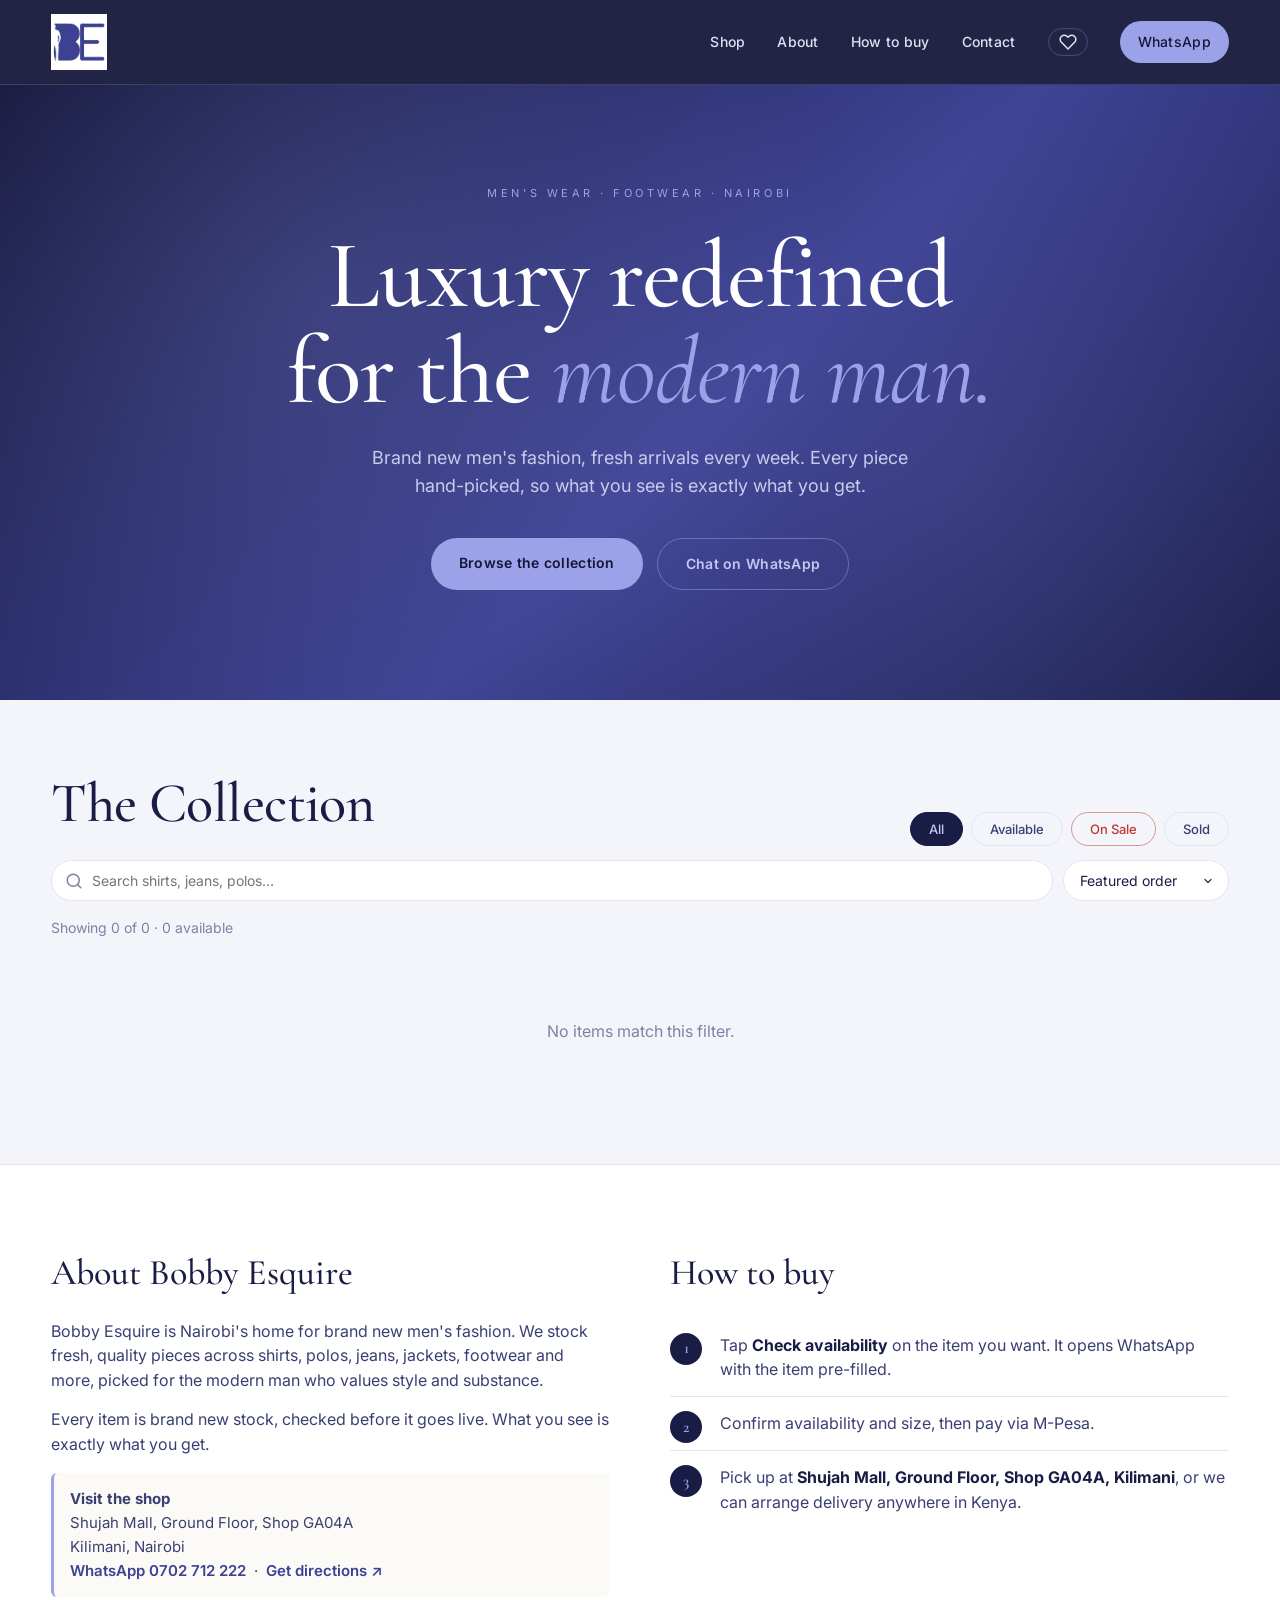
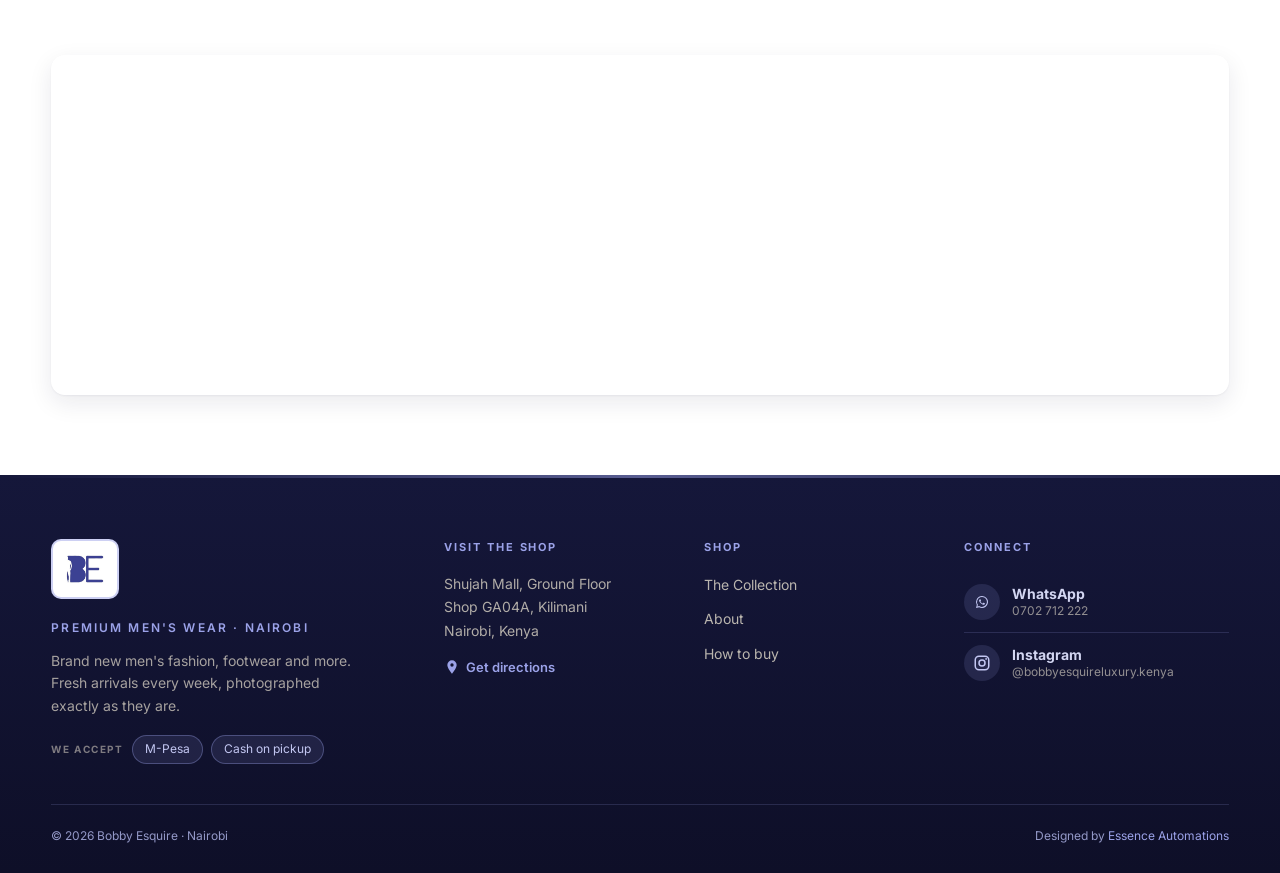
==== commit 6479241c: "Relabel card CTA: Enquire -> Check availability Standardize the WhatsApp CTA wording to match the re" ====
--- a/index.html
+++ b/index.html
@@ -126,7 +126,7 @@
     <div id="how" class="fade-up">
       <h2>How to buy</h2>
       <ol class="steps">
-        <li>Tap <strong>Enquire</strong> on the item you want. It opens WhatsApp with the item pre-filled.</li>
+        <li>Tap <strong>Check availability</strong> on the item you want. It opens WhatsApp with the item pre-filled.</li>
         <li>Confirm availability and size, then pay via M-Pesa.</li>
         <li>Pick up at <strong>Shujah Mall, Ground Floor, Shop GA04A, Kilimani</strong>, or we can arrange delivery anywhere in Kenya.</li>
       </ol>
@@ -219,7 +219,7 @@
     <div class="wl-footer">
       <a id="wishlistEnquireAll" class="btn-card primary" href="#">
         <svg class="wa-icon" viewBox="0 0 24 24" width="16" height="16" fill="currentColor" aria-hidden="true"><path d="M17.472 14.382c-.297-.149-1.758-.867-2.03-.967-.273-.099-.471-.148-.67.15-.197.297-.767.966-.94 1.164-.173.199-.347.223-.644.075-.297-.15-1.255-.463-2.39-1.475-.883-.788-1.48-1.761-1.653-2.059-.173-.297-.018-.458.13-.606.134-.133.298-.347.446-.52.149-.174.198-.298.298-.497.099-.198.05-.371-.025-.52-.075-.149-.669-1.612-.916-2.207-.242-.579-.487-.5-.669-.51-.173-.008-.371-.01-.57-.01-.198 0-.52.074-.792.372-.272.297-1.04 1.016-1.04 2.479 0 1.462 1.065 2.875 1.213 3.074.149.198 2.096 3.2 5.077 4.487.71.306 1.263.489 1.694.625.712.227 1.36.195 1.871.118.571-.085 1.758-.719 2.006-1.413.248-.694.248-1.289.173-1.413-.074-.124-.272-.198-.57-.347m-5.421 7.403h-.004a9.87 9.87 0 0 1-5.031-1.378l-.361-.214-3.741.982.998-3.648-.235-.374a9.86 9.86 0 0 1-1.51-5.26c.001-5.45 4.436-9.884 9.888-9.884 2.64 0 5.122 1.03 6.988 2.898a9.825 9.825 0 0 1 2.893 6.994c-.003 5.45-4.437 9.884-9.885 9.884m8.413-18.297A11.815 11.815 0 0 0 12.05 0C5.495 0 .16 5.335.157 11.892c0 2.096.547 4.142 1.588 5.945L.057 24l6.305-1.654a11.882 11.882 0 0 0 5.683 1.448h.005c6.554 0 11.89-5.335 11.893-11.893a11.821 11.821 0 0 0-3.48-8.413"/></svg>
-        Enquire about all
+        Check availability for all
       </a>
     </div>
   </div>
--- a/styles.css
+++ b/styles.css
@@ -1064,7 +1064,7 @@
 
 /* Modal */
 .modal { position: fixed; inset: 0; background: rgba(0,0,0,0.55); z-index: 1000; align-items: center; justify-content: center; padding: 20px; }
-.modal-card { background: #fff; border-radius: 14px; padding: 28px; max-width: 500px; width: 100%; box-shadow: 0 20px 60px rgba(0,0,0,0.3); max-height: 90vh; overflow-y: auto; }
+.modal-card { background: #fff; border-radius: 14px; padding: 28px; max-width: 500px; width: 100%; box-shadow: 0 20px 60px rgba(0,0,0,0.3); max-height: calc(100vh - 40px); max-height: calc(100dvh - 40px); overflow-y: auto; -webkit-overflow-scrolling: touch; }
 .modal-card h3 { font-family: var(--serif); font-size: 24px; font-weight: 500; margin: 0 0 4px; }
 .modal-card p.sub { color: #666; font-size: 14px; margin-bottom: 18px; }
 
@@ -1342,11 +1342,14 @@
 .client-row-main { flex: 1; min-width: 0; }
 .client-row-name { font-size: 15px; font-weight: 700; color: var(--ink, #2a1d10); }
 .client-row-sub { font-size: 12.5px; color: var(--ink-soft, #6b5b48); margin-top: 3px; }
-.client-items { display: flex; flex-wrap: wrap; gap: 6px; margin-top: 8px; }
+.client-items { display: flex; flex-wrap: wrap; gap: 6px; margin-top: 8px;  max-height: 84px; overflow-y: auto; scrollbar-width: thin; padding-right: 2px; }
+.client-items::-webkit-scrollbar { width: 6px; }
+.client-items::-webkit-scrollbar-thumb { background: rgba(107,91,58,0.35); border-radius: 99px; }
+.client-items::-webkit-scrollbar-track { background: transparent; }
 .client-item {
   font-size: 11.5px; color: #6b5b3a;
-  background: #faf6ec; border: 1px solid #e8dcbf; border-radius: 99px;
-  padding: 2px 9px; white-space: nowrap;
+  background: #faf6ec; border: 1px solid #e8dcbf; border-radius: 12px;
+  padding: 2px 9px; white-space: normal; overflow-wrap: anywhere;
 }
 .client-row-actions { flex-shrink: 0; display: flex; flex-direction: column; gap: 6px; }
 .client-tag { display: inline-block; margin-left: 8px; font-size: 10px; font-weight: 700; letter-spacing: 0.06em; text-transform: uppercase; color: #6b5b3a; background: #f3ead6; border: 1px solid #e3d3ad; border-radius: 4px; padding: 1px 6px; vertical-align: middle; }
@@ -1358,6 +1361,13 @@
 .client-item-opt:hover, .client-item-opt:active { background: #faf6ec; }
 .client-item-opt span { color: #9a8e78; font-size: 12px; white-space: nowrap; flex-shrink: 0; }
 .client-item-empty { padding: 10px 12px; font-size: 13px; color: #999; }
+
+/* Bulk-sell modal — per-item rows (name · price + size control). Theme-neutral. */
+.bulksell-rows { display: flex; flex-direction: column; gap: 6px; max-height: 200px; overflow-y: auto; scrollbar-width: thin; padding-right: 2px; margin-top: 4px; }
+.bulksell-row { display: flex; align-items: center; justify-content: space-between; gap: 8px; background: rgba(0,0,0,0.035); border: 1px solid rgba(0,0,0,0.1); border-radius: 10px; padding: 6px 10px; }
+.bulksell-row-name { flex: 1 1 auto; min-width: 0; font-size: 12.5px; overflow-wrap: anywhere; }
+.bulksell-row .bsr-size { width: auto; max-width: 45%; flex: 0 0 auto; font-size: 12px; padding: 3px 6px; border: 1px solid rgba(0,0,0,0.2); border-radius: 6px; background: #fff; }
+.bulksell-row .bsr-onesize { font-size: 12px; opacity: 0.7; flex: 0 0 auto; white-space: nowrap; }
 .client-item-chosen { margin-top: 8px; font-size: 13px; color: var(--ink-soft, #6b5b48); }
 .client-item-chosen button { background: none; border: 0; color: #b00020; font-size: 13px; cursor: pointer; text-decoration: underline; padding: 0; }
 @media (max-width: 600px) {
@@ -1427,3 +1437,13 @@
 .btn-paid-none:hover { background: #ffe8e6; border-color: #e7a9a3; }
 .btn-paid-none.active { background: #b3301f; color: #fff; border-color: #b3301f; box-shadow: 0 2px 8px rgba(179,48,31,0.28); }
 .btn-paid-none.active::before { background: #fff; box-shadow: inset 0 0 0 3px #b3301f; }
+/* Mobile: full-screen modal sheets so tall sale/restock modals fit and the
+   action buttons stay reachable (sticky footer). dvh/svh not vh, so the
+   browser URL bar can't clip the card. 2026-06-07 */
+@media (max-width: 600px) {
+  .modal { padding: 0; align-items: stretch; }
+  .modal-card { max-width: none; border-radius: 0; height: 100svh; height: 100dvh; max-height: 100svh; max-height: 100dvh; padding: 16px 16px 0; }
+  .modal-card h3 { font-size: 19px; line-height: 1.18; }
+  .modal-card .admin-actions { position: sticky; bottom: 0; background: #fff; z-index: 2; margin: 14px -16px 0; padding: 12px 16px calc(12px + env(safe-area-inset-bottom, 0px)); box-shadow: 0 -7px 14px -9px rgba(0,0,0,0.25); }
+  .bulk-bar { flex-wrap: wrap; }
+}
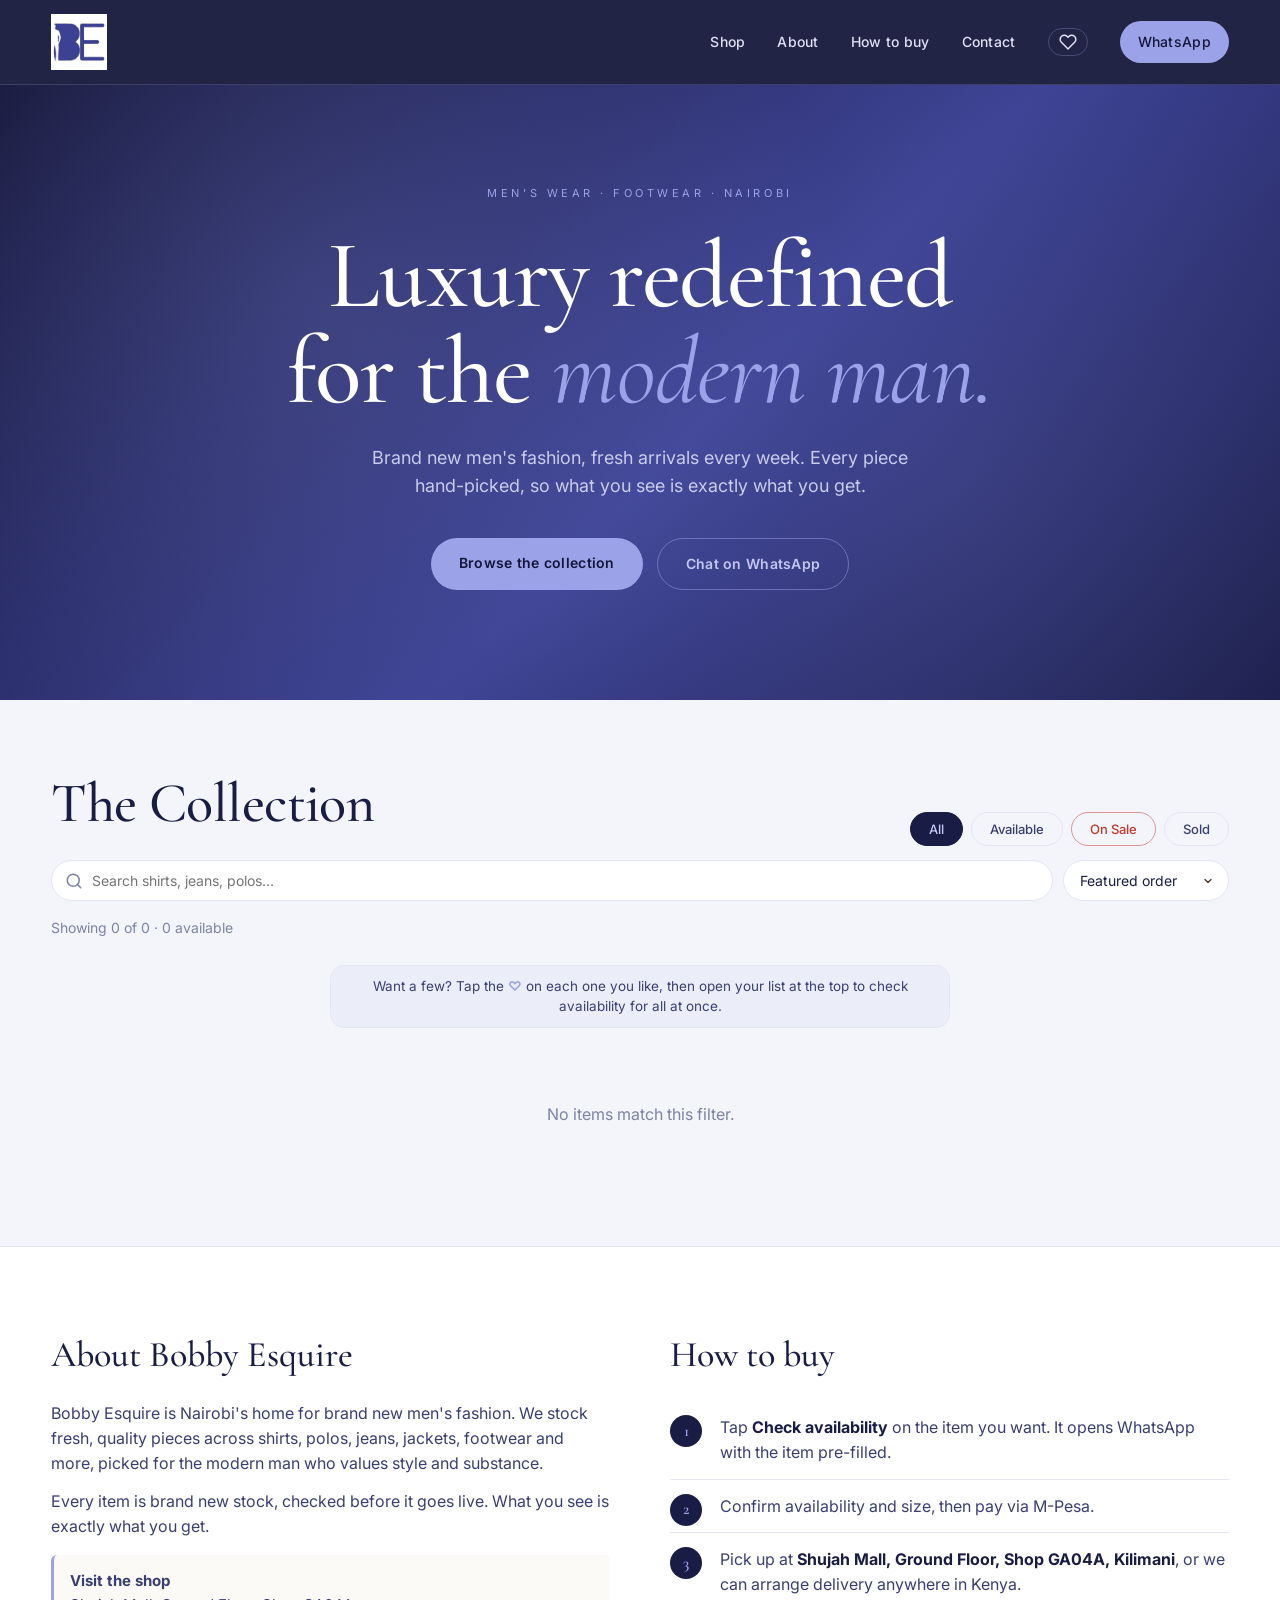
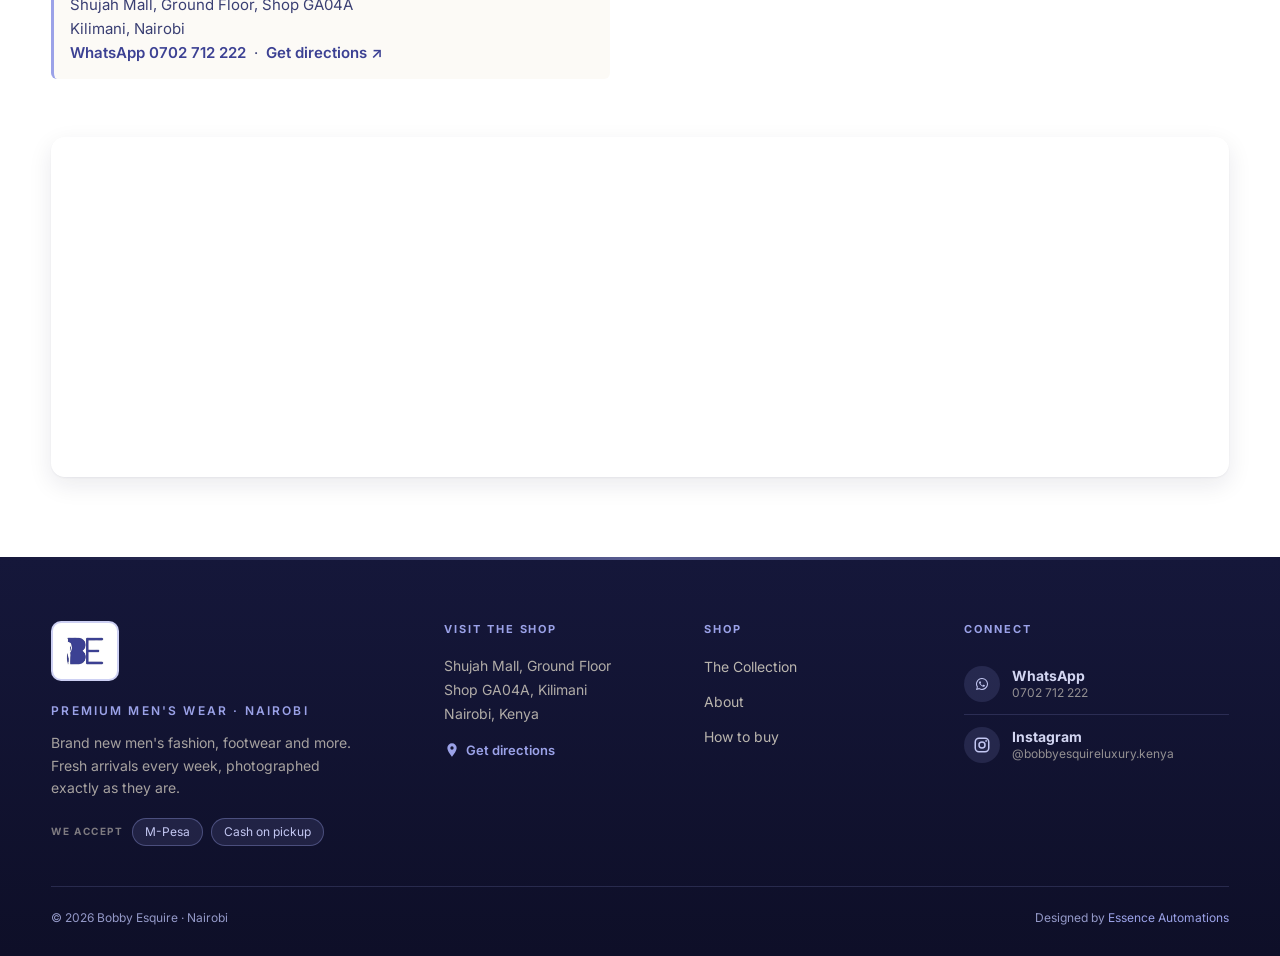
==== commit d63413a0: "Shopfront: make multi-item enquiry (wishlist) discoverable — gallery hint + '<Products> you've picke" ====
--- a/index.html
+++ b/index.html
@@ -33,7 +33,7 @@
 <link rel="preconnect" href="https://fonts.googleapis.com">
 <link rel="preconnect" href="https://fonts.gstatic.com" crossorigin>
 <link href="https://fonts.googleapis.com/css2?family=Cormorant+Garamond:wght@400;500;600;700&family=Inter:wght@300;400;500;600;700&display=swap" rel="stylesheet">
-<link rel="stylesheet" href="styles.css?v=37be">
+<link rel="stylesheet" href="styles.css?v=20260726enq">
 </head>
 <body>
 
@@ -104,6 +104,8 @@
   </div>
 </section>
 
+<p class="multi-enquire-hint container">Want a few? Tap the <span class="meh-heart">♡</span> on each one you like, then open your list at the top to check availability for all at once.</p>
+
 <main class="gallery container" id="gallery">
   <!-- Items injected here -->
 </main>
@@ -212,7 +214,7 @@
 <div id="wishlistModal" class="modal" role="dialog" aria-modal="true" aria-label="Saved items">
   <div class="modal-card modal-card--wide">
     <div class="modal-head">
-      <h3>Saved items</h3>
+      <h3>Pieces you've picked</h3>
       <button id="wishlistClose" class="modal-close" aria-label="Close">&times;</button>
     </div>
     <div id="wishlistBody" class="wl-body"></div>
@@ -287,6 +289,6 @@
   </div>
 </div>
 
-<script src="main.js?v=20260606beindigo"></script>
+<script src="main.js?v=20260726enq"></script>
 </body>
 </html>
--- a/styles.css
+++ b/styles.css
@@ -348,6 +348,12 @@
 .modal-close:hover { background: var(--surface); color: var(--ink); }
 
 /* Wishlist rows */
+.multi-enquire-hint {
+  margin: 2px auto 18px; font-size: 13.5px; line-height: 1.5; color: var(--ink-soft, #555);
+  background: var(--surface, #f5f5f5); border: 1px solid var(--line, #e3e3e3);
+  border-radius: 14px; padding: 10px 18px; text-align: center; max-width: 620px;
+}
+.multi-enquire-hint .meh-heart { color: var(--gold, #c8a13a); font-weight: 700; }
 .wl-body { max-height: 60vh; overflow-y: auto; }
 .wl-row {
   display: flex; gap: 12px; align-items: center;
@@ -911,7 +917,7 @@
 .admin-form h2 { font-family: var(--serif); font-size: 24px; margin-bottom: 18px; }
 .field { margin-bottom: 14px; }
 .field label { display: block; font-size: 13px; font-weight: 600; color: var(--ink-soft); margin-bottom: 6px; }
-.field input[type="text"], .field input[type="number"], .field input[type="url"], .field input[type="tel"], .field input[type="search"], .field textarea, .field select {
+.field input[type="text"], .field input[type="number"], .field input[type="url"], .field input[type="tel"], .field input[type="search"], .field input[type="password"], .field input[type="email"], .field textarea, .field select {
   width: 100%; padding: 11px 14px; border: 1px solid var(--line); border-radius: 8px; font-family: inherit; font-size: 14px; background: #fff; color: var(--ink);
 }
 .field textarea { resize: vertical; min-height: 80px; }
@@ -1447,3 +1453,37 @@
   .modal-card .admin-actions { position: sticky; bottom: 0; background: #fff; z-index: 2; margin: 14px -16px 0; padding: 12px 16px calc(12px + env(safe-area-inset-bottom, 0px)); box-shadow: 0 -7px 14px -9px rgba(0,0,0,0.25); }
   .bulk-bar { flex-wrap: wrap; }
 }
+
+
+/* ===== Collapsible admin sections (mobile-safe) — fleet rollout 2026-06-11 =====
+   Manual add-item form + WhatsApp Marketing collapse into native <details>.
+   CRITICAL: a <summary> with display:flex breaks native <details> toggling in
+   Safari / mobile WebKit, so summaries stay display:block (flex on inner .me-row)
+   AND the toggles are JS-driven (preventDefault + flip .open) — see admin.js. */
+.manual-entry { margin: 14px 0 0; }
+summary.manual-entry-divider { display: block; list-style: none; cursor: pointer; user-select: none; margin: 10px 0; }
+summary.manual-entry-divider::-webkit-details-marker { display: none; }
+summary.manual-entry-divider::marker { content: ""; }
+.manual-entry .me-row { display: flex; align-items: center; gap: 12px; }
+.manual-entry .me-row::before, .manual-entry .me-row::after { content: ""; flex: 1; height: 1px; background: var(--line, #e5e0d5); }
+.manual-entry .me-pill {
+  display: inline-flex; align-items: center; gap: 9px; white-space: nowrap;
+  background: var(--gold); color: #1a1c33;
+  padding: 12px 24px; border-radius: 999px;
+  font-size: 13px; font-weight: 700; letter-spacing: 0.06em; text-transform: uppercase;
+  box-shadow: 0 3px 12px rgba(0,0,0,0.16);
+  transition: transform 0.18s, box-shadow 0.18s, filter 0.18s;
+}
+.manual-entry .me-plus { transition: transform 0.2s ease; }
+.manual-entry[open] .me-plus { transform: rotate(45deg); }
+summary.manual-entry-divider:hover .me-pill { transform: translateY(-1px); box-shadow: 0 5px 16px rgba(0,0,0,0.22); filter: brightness(0.96); }
+summary.manual-entry-divider:active .me-pill { transform: translateY(0); }
+
+.dash-collapse { margin: 0; }
+summary.dash-summary { display: block; list-style: none; cursor: pointer; user-select: none; position: relative; }
+summary.dash-summary::-webkit-details-marker { display: none; }
+summary.dash-summary::marker { content: ""; }
+summary.dash-summary .dash-title { margin-bottom: 0; padding-right: 28px; }
+.dash-collapse[open] summary.dash-summary .dash-title { margin-bottom: 18px; }
+summary.dash-summary::after { content: "\203A"; position: absolute; right: 2px; top: 6px; font-size: 24px; line-height: 1; color: var(--gold-deep, var(--gold)); transform: rotate(90deg); transition: transform 0.18s ease; }
+.dash-collapse[open] summary.dash-summary::after { transform: rotate(-90deg); }
